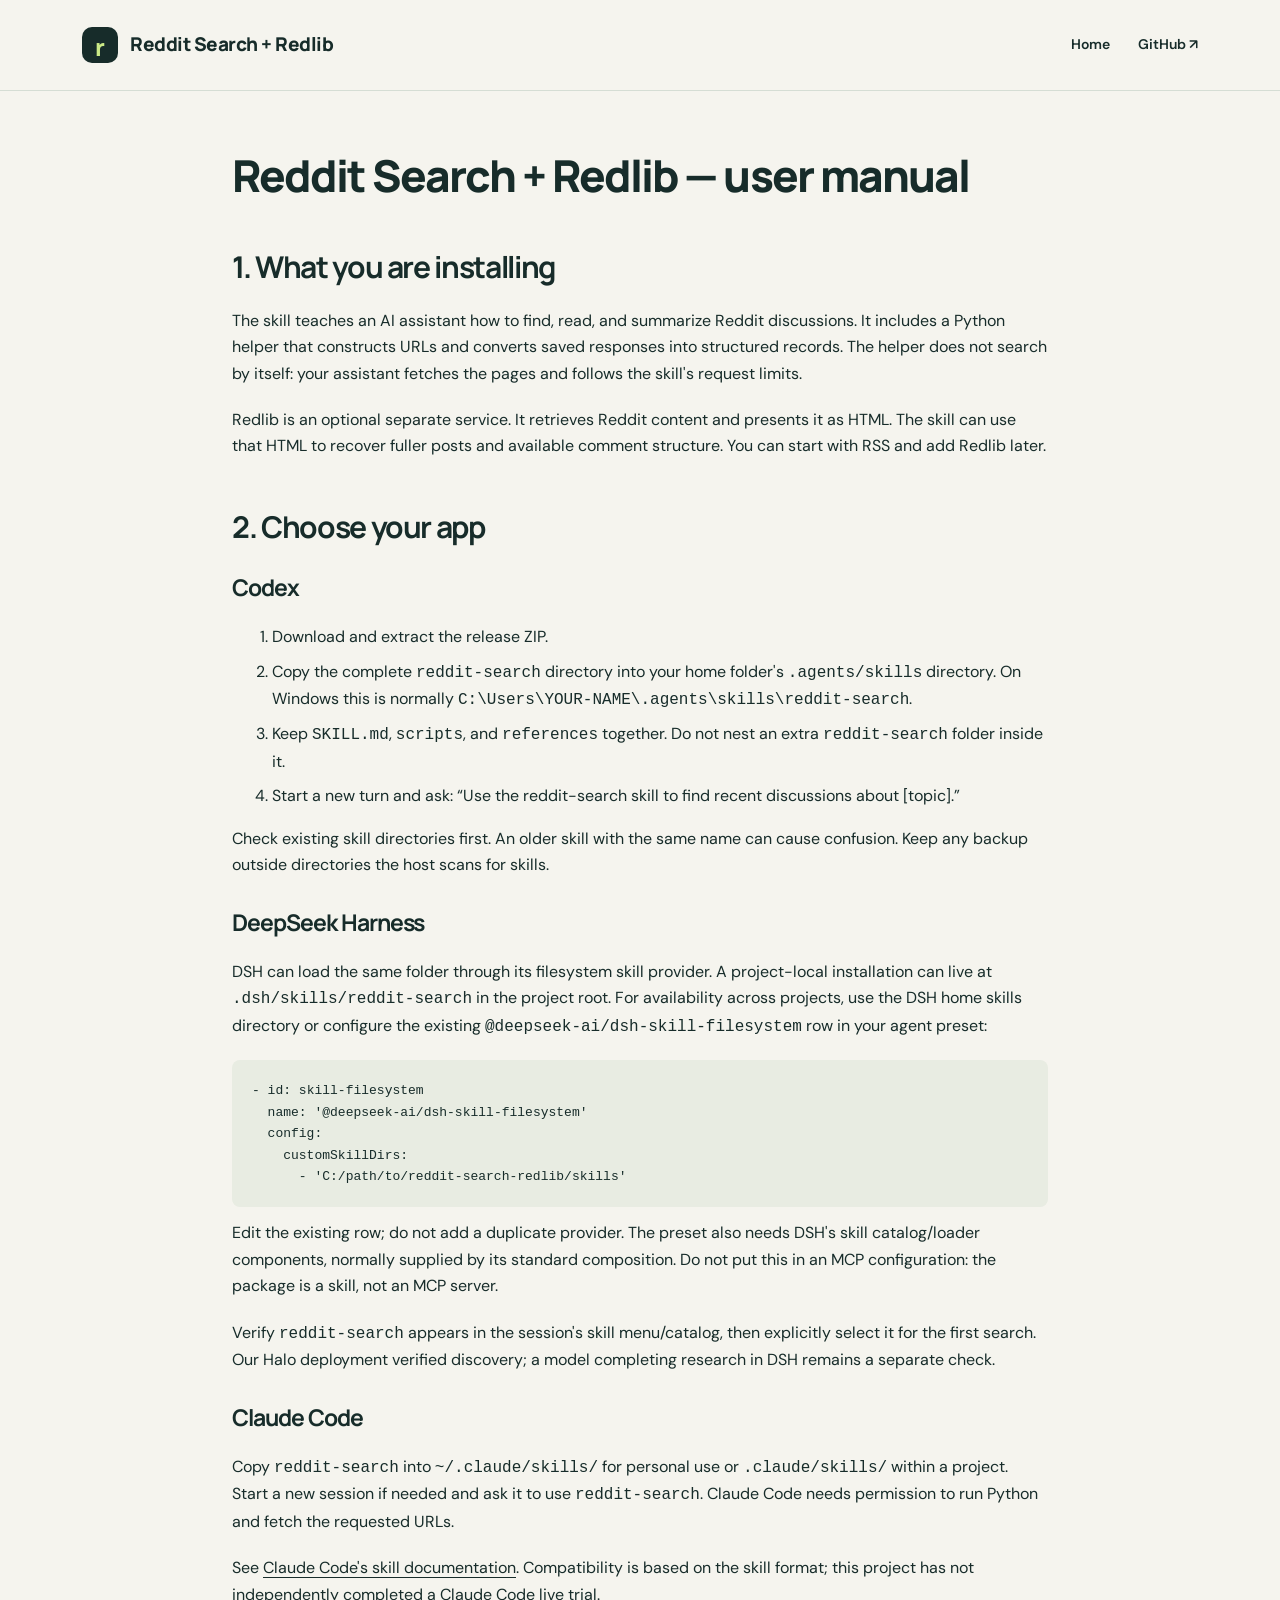
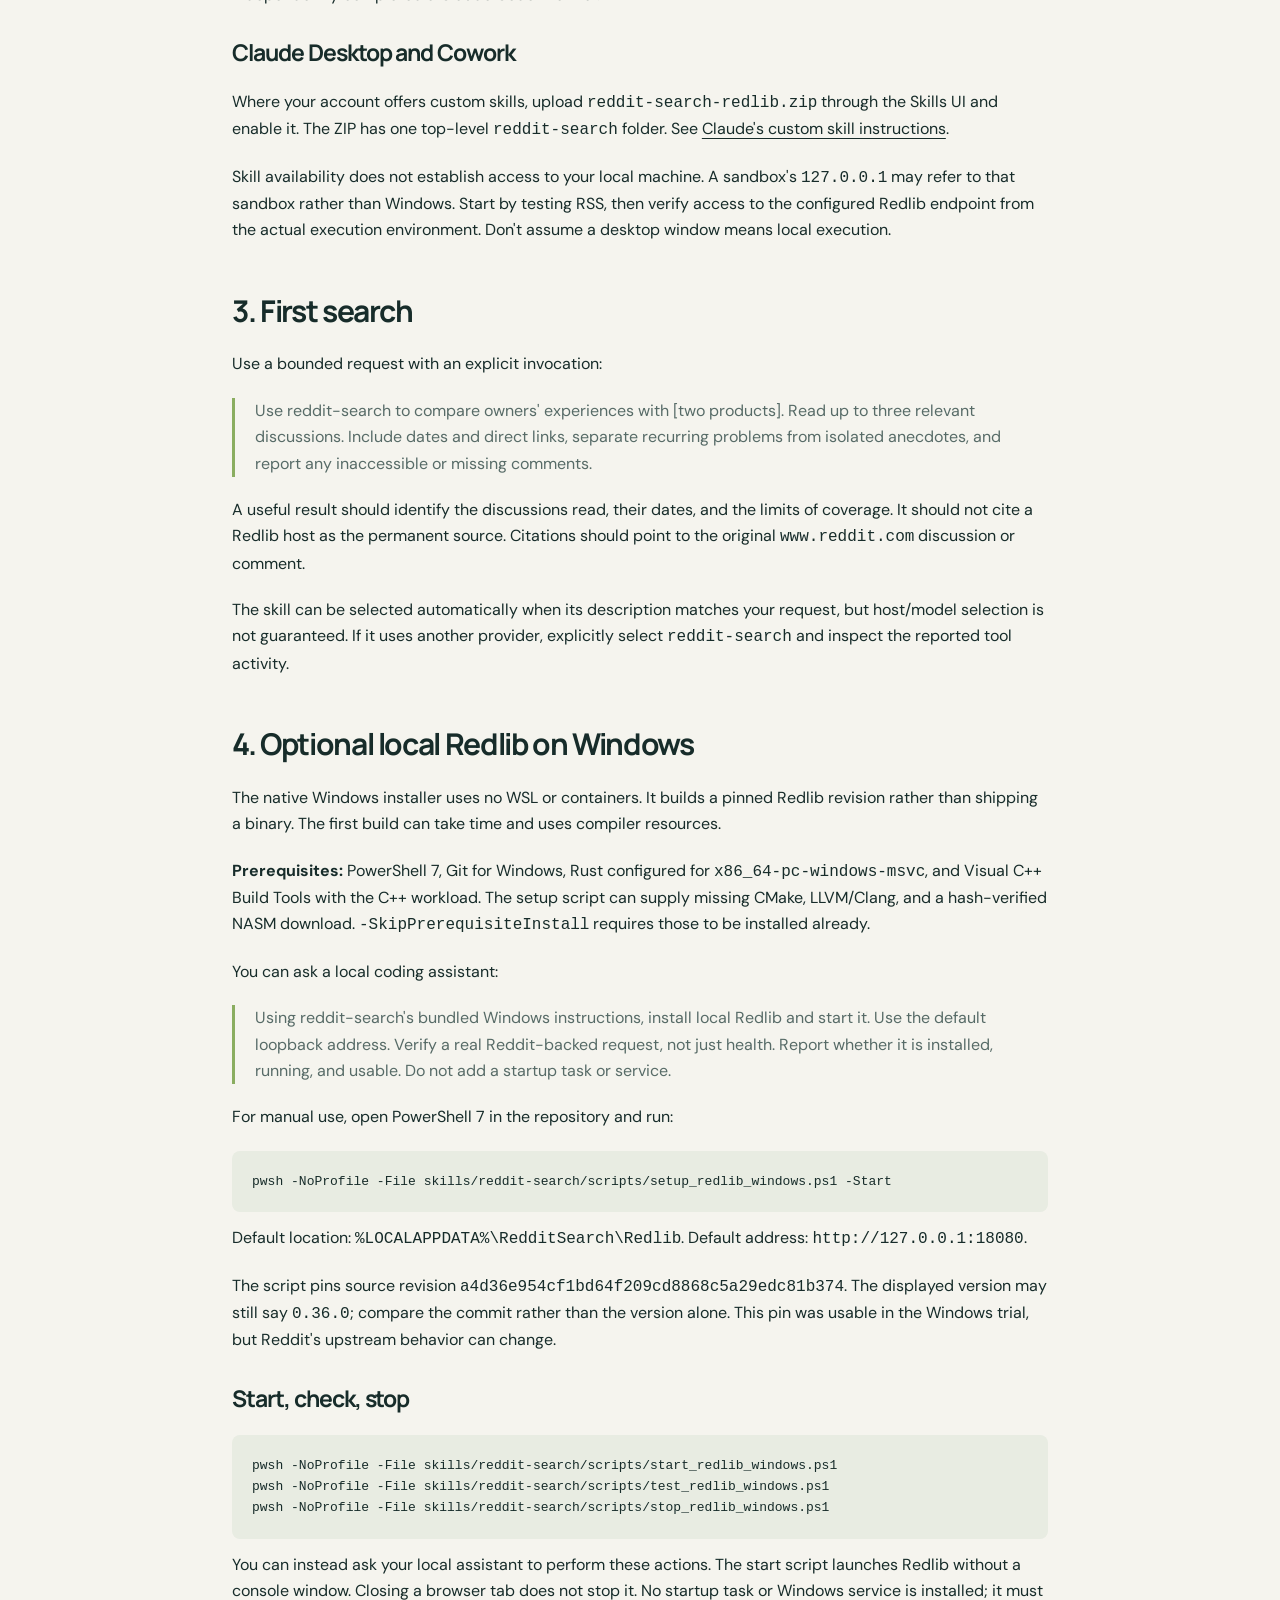
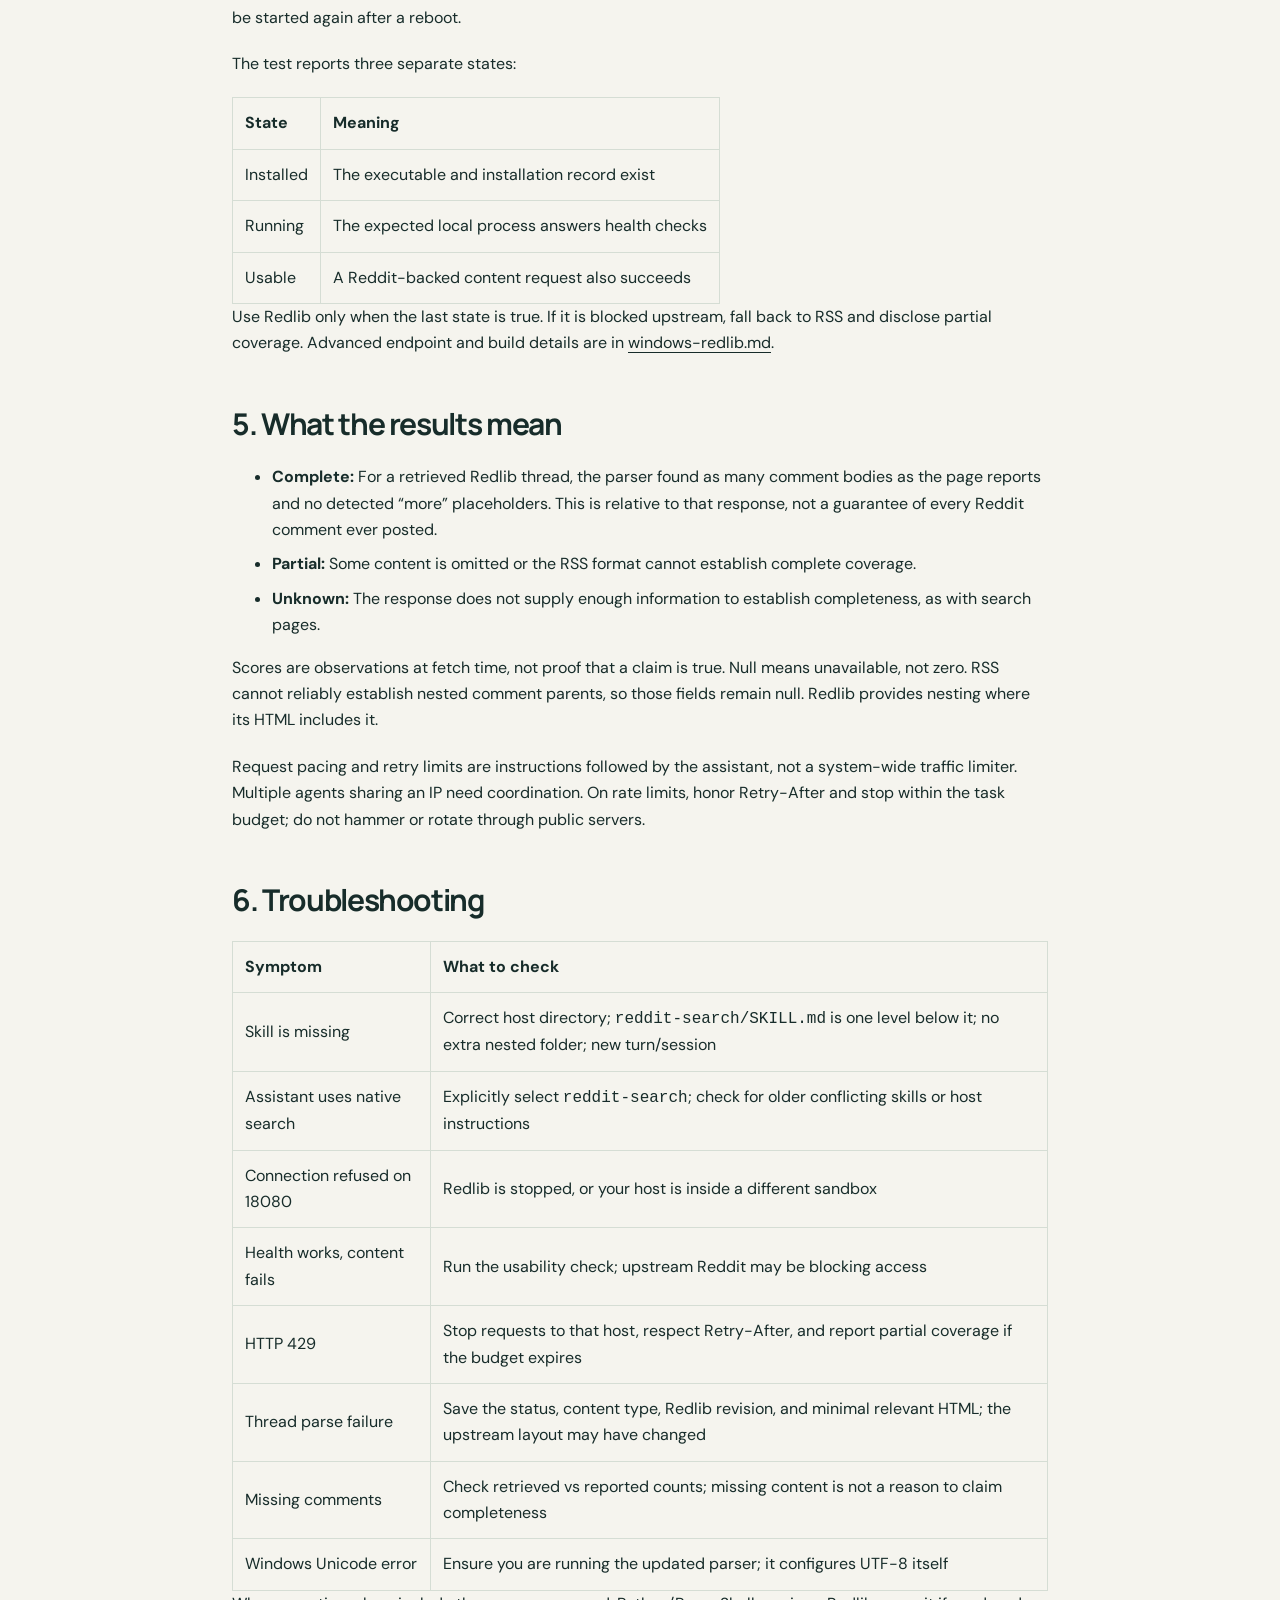
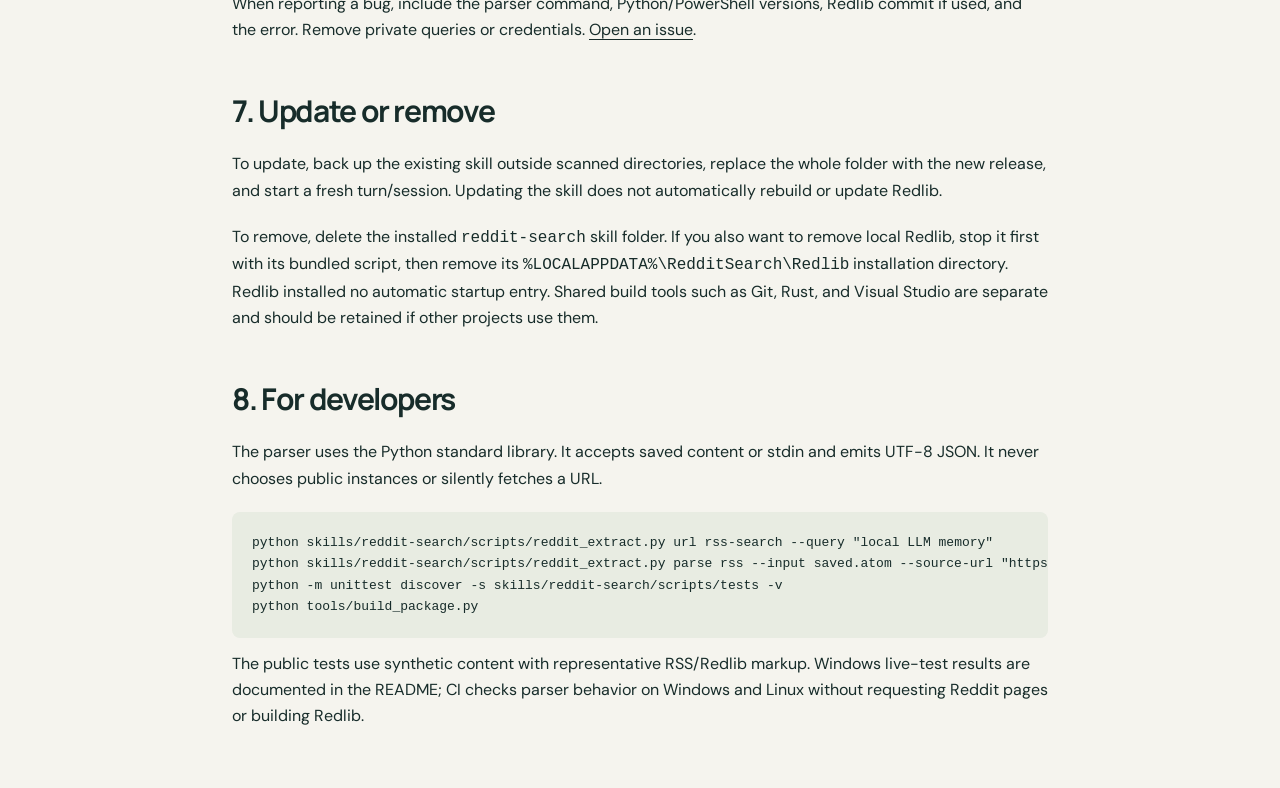
==== docs/manual.html @ 5d08aeec "Publish Reddit Search and Redlib skill with documentation and landing page" ====
<!doctype html><html lang="en"><head><meta charset="utf-8"><meta name="viewport" content="width=device-width, initial-scale=1"><meta name="description" content="Installation, everyday use, Windows Redlib setup, troubleshooting, and removal for the Reddit Search + Redlib agent skill."><title>User manual — Reddit Search + Redlib</title><link rel="stylesheet" href="style.css"></head><body><header><nav class="wrap" aria-label="Main navigation"><a class="brand" href="./"><span class="mark" aria-hidden="true">r</span>Reddit Search + Redlib</a><div class="navlinks"><a href="./">Home</a><a href="https://github.com/scottconverse/reddit-search-redlib">GitHub ↗</a></div></nav></header><main class="manual"><div class="markdown-heading"><h1 id="reddit-search--redlib--user-manual">Reddit Search + Redlib — user manual</h1><a id="user-content-reddit-search--redlib--user-manual" class="anchor" aria-label="Permalink: Reddit Search + Redlib — user manual" href="#reddit-search--redlib--user-manual"><span aria-hidden="true" class="octicon octicon-link"></span></a></div>
<div class="markdown-heading"><h2 id="1-what-you-are-installing">1. What you are installing</h2><a id="user-content-1-what-you-are-installing" class="anchor" aria-label="Permalink: 1. What you are installing" href="#1-what-you-are-installing"><span aria-hidden="true" class="octicon octicon-link"></span></a></div>
<p>The skill teaches an AI assistant how to find, read, and summarize Reddit discussions. It includes a Python helper that constructs URLs and converts saved responses into structured records. The helper does not search by itself: your assistant fetches the pages and follows the skill's request limits.</p>
<p>Redlib is an optional separate service. It retrieves Reddit content and presents it as HTML. The skill can use that HTML to recover fuller posts and available comment structure. You can start with RSS and add Redlib later.</p>
<div class="markdown-heading"><h2 id="2-choose-your-app">2. Choose your app</h2><a id="user-content-2-choose-your-app" class="anchor" aria-label="Permalink: 2. Choose your app" href="#2-choose-your-app"><span aria-hidden="true" class="octicon octicon-link"></span></a></div>
<div class="markdown-heading"><h3 id="codex">Codex</h3><a id="user-content-codex" class="anchor" aria-label="Permalink: Codex" href="#codex"><span aria-hidden="true" class="octicon octicon-link"></span></a></div>
<ol>
<li>Download and extract the release ZIP.</li>
<li>Copy the complete <code>reddit-search</code> directory into your home folder's <code>.agents/skills</code> directory. On Windows this is normally <code>C:\Users\YOUR-NAME\.agents\skills\reddit-search</code>.</li>
<li>Keep <code>SKILL.md</code>, <code>scripts</code>, and <code>references</code> together. Do not nest an extra <code>reddit-search</code> folder inside it.</li>
<li>Start a new turn and ask: “Use the reddit-search skill to find recent discussions about [topic].”</li>
</ol>
<p>Check existing skill directories first. An older skill with the same name can cause confusion. Keep any backup outside directories the host scans for skills.</p>
<div class="markdown-heading"><h3 id="deepseek-harness">DeepSeek Harness</h3><a id="user-content-deepseek-harness" class="anchor" aria-label="Permalink: DeepSeek Harness" href="#deepseek-harness"><span aria-hidden="true" class="octicon octicon-link"></span></a></div>
<p>DSH can load the same folder through its filesystem skill provider. A project-local installation can live at <code>.dsh/skills/reddit-search</code> in the project root. For availability across projects, use the DSH home skills directory or configure the existing <code>@deepseek-ai/dsh-skill-filesystem</code> row in your agent preset:</p>
<div class="highlight highlight-source-yaml"><pre>- <span class="pl-ent">id</span>: <span class="pl-s">skill-filesystem</span>
  <span class="pl-ent">name</span>: <span class="pl-s"><span class="pl-pds">'</span>@deepseek-ai/dsh-skill-filesystem<span class="pl-pds">'</span></span>
  <span class="pl-ent">config</span>:
    <span class="pl-ent">customSkillDirs</span>:
      - <span class="pl-s"><span class="pl-pds">'</span>C:/path/to/reddit-search-redlib/skills<span class="pl-pds">'</span></span></pre></div>
<p>Edit the existing row; do not add a duplicate provider. The preset also needs DSH's skill catalog/loader components, normally supplied by its standard composition. Do not put this in an MCP configuration: the package is a skill, not an MCP server.</p>
<p>Verify <code>reddit-search</code> appears in the session's skill menu/catalog, then explicitly select it for the first search. Our Halo deployment verified discovery; a model completing research in DSH remains a separate check.</p>
<div class="markdown-heading"><h3 id="claude-code">Claude Code</h3><a id="user-content-claude-code" class="anchor" aria-label="Permalink: Claude Code" href="#claude-code"><span aria-hidden="true" class="octicon octicon-link"></span></a></div>
<p>Copy <code>reddit-search</code> into <code>~/.claude/skills/</code> for personal use or <code>.claude/skills/</code> within a project. Start a new session if needed and ask it to use <code>reddit-search</code>. Claude Code needs permission to run Python and fetch the requested URLs.</p>
<p>See <a href="https://code.claude.com/docs/en/skills" rel="nofollow">Claude Code's skill documentation</a>. Compatibility is based on the skill format; this project has not independently completed a Claude Code live trial.</p>
<div class="markdown-heading"><h3 id="claude-desktop-and-cowork">Claude Desktop and Cowork</h3><a id="user-content-claude-desktop-and-cowork" class="anchor" aria-label="Permalink: Claude Desktop and Cowork" href="#claude-desktop-and-cowork"><span aria-hidden="true" class="octicon octicon-link"></span></a></div>
<p>Where your account offers custom skills, upload <code>reddit-search-redlib.zip</code> through the Skills UI and enable it. The ZIP has one top-level <code>reddit-search</code> folder. See <a href="https://support.claude.com/en/articles/12512198-how-to-create-custom-skills" rel="nofollow">Claude's custom skill instructions</a>.</p>
<p>Skill availability does not establish access to your local machine. A sandbox's <code>127.0.0.1</code> may refer to that sandbox rather than Windows. Start by testing RSS, then verify access to the configured Redlib endpoint from the actual execution environment. Don't assume a desktop window means local execution.</p>
<div class="markdown-heading"><h2 id="3-first-search">3. First search</h2><a id="user-content-3-first-search" class="anchor" aria-label="Permalink: 3. First search" href="#3-first-search"><span aria-hidden="true" class="octicon octicon-link"></span></a></div>
<p>Use a bounded request with an explicit invocation:</p>
<blockquote>
<p>Use reddit-search to compare owners' experiences with [two products]. Read up to three relevant discussions. Include dates and direct links, separate recurring problems from isolated anecdotes, and report any inaccessible or missing comments.</p>
</blockquote>
<p>A useful result should identify the discussions read, their dates, and the limits of coverage. It should not cite a Redlib host as the permanent source. Citations should point to the original <code>www.reddit.com</code> discussion or comment.</p>
<p>The skill can be selected automatically when its description matches your request, but host/model selection is not guaranteed. If it uses another provider, explicitly select <code>reddit-search</code> and inspect the reported tool activity.</p>
<div class="markdown-heading"><h2 id="4-optional-local-redlib-on-windows">4. Optional local Redlib on Windows</h2><a id="user-content-4-optional-local-redlib-on-windows" class="anchor" aria-label="Permalink: 4. Optional local Redlib on Windows" href="#4-optional-local-redlib-on-windows"><span aria-hidden="true" class="octicon octicon-link"></span></a></div>
<p>The native Windows installer uses no WSL or containers. It builds a pinned Redlib revision rather than shipping a binary. The first build can take time and uses compiler resources.</p>
<p><strong>Prerequisites:</strong> PowerShell 7, Git for Windows, Rust configured for <code>x86_64-pc-windows-msvc</code>, and Visual C++ Build Tools with the C++ workload. The setup script can supply missing CMake, LLVM/Clang, and a hash-verified NASM download. <code>-SkipPrerequisiteInstall</code> requires those to be installed already.</p>
<p>You can ask a local coding assistant:</p>
<blockquote>
<p>Using reddit-search's bundled Windows instructions, install local Redlib and start it. Use the default loopback address. Verify a real Reddit-backed request, not just health. Report whether it is installed, running, and usable. Do not add a startup task or service.</p>
</blockquote>
<p>For manual use, open PowerShell 7 in the repository and run:</p>
<div class="highlight highlight-source-powershell"><pre>pwsh <span class="pl-k">-</span>NoProfile <span class="pl-k">-</span>File skills<span class="pl-k">/</span>reddit<span class="pl-k">-</span>search<span class="pl-k">/</span>scripts<span class="pl-k">/</span>setup_redlib_windows.ps1 <span class="pl-k">-</span>Start</pre></div>
<p>Default location: <code>%LOCALAPPDATA%\RedditSearch\Redlib</code>.
Default address: <code>http://127.0.0.1:18080</code>.</p>
<p>The script pins source revision <code>a4d36e954cf1bd64f209cd8868c5a29edc81b374</code>. The displayed version may still say <code>0.36.0</code>; compare the commit rather than the version alone. This pin was usable in the Windows trial, but Reddit's upstream behavior can change.</p>
<div class="markdown-heading"><h3 id="start-check-stop">Start, check, stop</h3><a id="user-content-start-check-stop" class="anchor" aria-label="Permalink: Start, check, stop" href="#start-check-stop"><span aria-hidden="true" class="octicon octicon-link"></span></a></div>
<div class="highlight highlight-source-powershell"><pre>pwsh <span class="pl-k">-</span>NoProfile <span class="pl-k">-</span>File skills<span class="pl-k">/</span>reddit<span class="pl-k">-</span>search<span class="pl-k">/</span>scripts<span class="pl-k">/</span>start_redlib_windows.ps1
pwsh <span class="pl-k">-</span>NoProfile <span class="pl-k">-</span>File skills<span class="pl-k">/</span>reddit<span class="pl-k">-</span>search<span class="pl-k">/</span>scripts<span class="pl-k">/</span>test_redlib_windows.ps1
pwsh <span class="pl-k">-</span>NoProfile <span class="pl-k">-</span>File skills<span class="pl-k">/</span>reddit<span class="pl-k">-</span>search<span class="pl-k">/</span>scripts<span class="pl-k">/</span>stop_redlib_windows.ps1</pre></div>
<p>You can instead ask your local assistant to perform these actions. The start script launches Redlib without a console window. Closing a browser tab does not stop it. No startup task or Windows service is installed; it must be started again after a reboot.</p>
<p>The test reports three separate states:</p>
<table>
<thead>
<tr>
<th>State</th>
<th>Meaning</th>
</tr>
</thead>
<tbody>
<tr>
<td>Installed</td>
<td>The executable and installation record exist</td>
</tr>
<tr>
<td>Running</td>
<td>The expected local process answers health checks</td>
</tr>
<tr>
<td>Usable</td>
<td>A Reddit-backed content request also succeeds</td>
</tr>
</tbody>
</table>
<p>Use Redlib only when the last state is true. If it is blocked upstream, fall back to RSS and disclose partial coverage. Advanced endpoint and build details are in <a href="https://github.com/scottconverse/reddit-search-redlib/blob/main/skills/reddit-search/references/windows-redlib.md">windows-redlib.md</a>.</p>
<div class="markdown-heading"><h2 id="5-what-the-results-mean">5. What the results mean</h2><a id="user-content-5-what-the-results-mean" class="anchor" aria-label="Permalink: 5. What the results mean" href="#5-what-the-results-mean"><span aria-hidden="true" class="octicon octicon-link"></span></a></div>
<ul>
<li>
<strong>Complete:</strong> For a retrieved Redlib thread, the parser found as many comment bodies as the page reports and no detected “more” placeholders. This is relative to that response, not a guarantee of every Reddit comment ever posted.</li>
<li>
<strong>Partial:</strong> Some content is omitted or the RSS format cannot establish complete coverage.</li>
<li>
<strong>Unknown:</strong> The response does not supply enough information to establish completeness, as with search pages.</li>
</ul>
<p>Scores are observations at fetch time, not proof that a claim is true. Null means unavailable, not zero. RSS cannot reliably establish nested comment parents, so those fields remain null. Redlib provides nesting where its HTML includes it.</p>
<p>Request pacing and retry limits are instructions followed by the assistant, not a system-wide traffic limiter. Multiple agents sharing an IP need coordination. On rate limits, honor Retry-After and stop within the task budget; do not hammer or rotate through public servers.</p>
<div class="markdown-heading"><h2 id="6-troubleshooting">6. Troubleshooting</h2><a id="user-content-6-troubleshooting" class="anchor" aria-label="Permalink: 6. Troubleshooting" href="#6-troubleshooting"><span aria-hidden="true" class="octicon octicon-link"></span></a></div>
<table>
<thead>
<tr>
<th>Symptom</th>
<th>What to check</th>
</tr>
</thead>
<tbody>
<tr>
<td>Skill is missing</td>
<td>Correct host directory; <code>reddit-search/SKILL.md</code> is one level below it; no extra nested folder; new turn/session</td>
</tr>
<tr>
<td>Assistant uses native search</td>
<td>Explicitly select <code>reddit-search</code>; check for older conflicting skills or host instructions</td>
</tr>
<tr>
<td>Connection refused on 18080</td>
<td>Redlib is stopped, or your host is inside a different sandbox</td>
</tr>
<tr>
<td>Health works, content fails</td>
<td>Run the usability check; upstream Reddit may be blocking access</td>
</tr>
<tr>
<td>HTTP 429</td>
<td>Stop requests to that host, respect Retry-After, and report partial coverage if the budget expires</td>
</tr>
<tr>
<td>Thread parse failure</td>
<td>Save the status, content type, Redlib revision, and minimal relevant HTML; the upstream layout may have changed</td>
</tr>
<tr>
<td>Missing comments</td>
<td>Check retrieved vs reported counts; missing content is not a reason to claim completeness</td>
</tr>
<tr>
<td>Windows Unicode error</td>
<td>Ensure you are running the updated parser; it configures UTF-8 itself</td>
</tr>
</tbody>
</table>
<p>When reporting a bug, include the parser command, Python/PowerShell versions, Redlib commit if used, and the error. Remove private queries or credentials. <a href="https://github.com/scottconverse/reddit-search-redlib/issues">Open an issue</a>.</p>
<div class="markdown-heading"><h2 id="7-update-or-remove">7. Update or remove</h2><a id="user-content-7-update-or-remove" class="anchor" aria-label="Permalink: 7. Update or remove" href="#7-update-or-remove"><span aria-hidden="true" class="octicon octicon-link"></span></a></div>
<p>To update, back up the existing skill outside scanned directories, replace the whole folder with the new release, and start a fresh turn/session. Updating the skill does not automatically rebuild or update Redlib.</p>
<p>To remove, delete the installed <code>reddit-search</code> skill folder. If you also want to remove local Redlib, stop it first with its bundled script, then remove its <code>%LOCALAPPDATA%\RedditSearch\Redlib</code> installation directory. Redlib installed no automatic startup entry. Shared build tools such as Git, Rust, and Visual Studio are separate and should be retained if other projects use them.</p>
<div class="markdown-heading"><h2 id="8-for-developers">8. For developers</h2><a id="user-content-8-for-developers" class="anchor" aria-label="Permalink: 8. For developers" href="#8-for-developers"><span aria-hidden="true" class="octicon octicon-link"></span></a></div>
<p>The parser uses the Python standard library. It accepts saved content or stdin and emits UTF-8 JSON. It never chooses public instances or silently fetches a URL.</p>
<div class="highlight highlight-source-shell"><pre>python skills/reddit-search/scripts/reddit_extract.py url rss-search --query <span class="pl-s"><span class="pl-pds">"</span>local LLM memory<span class="pl-pds">"</span></span>
python skills/reddit-search/scripts/reddit_extract.py parse rss --input saved.atom --source-url <span class="pl-s"><span class="pl-pds">"</span>https://www.reddit.com/search.rss?q=local<span class="pl-pds">"</span></span>
python -m unittest discover -s skills/reddit-search/scripts/tests -v
python tools/build_package.py</pre></div>
<p>The public tests use synthetic content with representative RSS/Redlib markup. Windows live-test results are documented in the README; CI checks parser behavior on Windows and Linux without requesting Reddit pages or building Redlib.</p>
</main><footer class="wrap"><a href="./">← Back to Reddit Search + Redlib</a><a href="https://github.com/scottconverse/reddit-search-redlib/blob/main/USER-MANUAL.md">Read the Markdown source</a></footer></body></html>
---- docs/style.css ----
@import url('https://fonts.googleapis.com/css2?family=DM+Sans:wght@400;500;600;700&family=Manrope:wght@400;500;600;700;800&display=swap');
:root{--paper:#f5f4ee;--ink:#172c2a;--muted:#576b67;--line:#d5ddd4;--green:#cbea87;--dark:#183a34}*{box-sizing:border-box}html{scroll-behavior:smooth}body{margin:0;background:var(--paper);color:var(--ink);font:16px/1.65 'DM Sans',sans-serif}a{color:inherit;text-underline-offset:4px}button{font:inherit}h1,h2,h3{font-family:Manrope,sans-serif;line-height:1.12;letter-spacing:-.045em}h1{font-size:clamp(48px,6vw,84px);font-weight:800;margin:24px 0}h2{font-size:clamp(30px,4vw,48px);margin:12px 0 24px}h3{font-size:23px}p{margin:0 0 20px}.wrap{max-width:1180px;margin:auto;padding:0 32px}header{border-bottom:1px solid var(--line)}nav{height:90px;display:flex;align-items:center;justify-content:space-between;gap:20px}.brand{text-decoration:none;font-weight:800;font-family:Manrope,sans-serif;font-size:19px;letter-spacing:-.5px;display:flex;gap:12px;align-items:center}.mark{display:grid;place-items:center;width:36px;height:36px;background:var(--ink);color:var(--green);border-radius:10px;font-size:24px}.navlinks{display:flex;gap:28px;font-size:14px;font-weight:600}.navlinks a{text-decoration:none}.hero{display:grid;grid-template-columns:1.15fr 1fr;gap:65px;padding:80px 0 72px;align-items:center}.eyebrow{text-transform:uppercase;letter-spacing:.14em;font-size:11px;font-weight:800;color:var(--muted)}.eyebrow .dot{display:inline-block;width:7px;height:7px;border-radius:50%;background:#618f29;margin-right:8px}.lede{font-size:19px;line-height:1.6;color:var(--muted);max-width:510px}.actions{display:flex;flex-wrap:wrap;gap:12px;margin:30px 0 18px}.btn{border:1px solid var(--ink);background:var(--ink);color:white;padding:13px 22px;border-radius:8px;text-decoration:none;font-weight:600;display:inline-block;cursor:pointer}.btn.secondary{background:transparent;color:var(--ink)}.small{font-size:12px;color:var(--muted)}.evidence{background:var(--dark);color:#eef3e9;border-radius:18px;padding:28px;box-shadow:12px 16px 0 #e0e4d6;transform:rotate(1deg)}.evidence .eyebrow{color:#b5cabc}.evidence h3{font-size:22px;line-height:1.4;letter-spacing:-.025em;margin:24px 0}.evidence .query{font-size:14px;color:#c9d8ce}.evidence-row{border-top:1px solid #456057;padding:18px 0 0;margin-top:18px}.badge{background:var(--green);color:var(--ink);border-radius:30px;padding:4px 10px;font-size:11px;font-weight:700;display:inline-block}.badge.partial{background:#efdba1}.evidence-row p{font-size:13px;color:#c9d8ce;margin:10px 0 0}.evidence .foot{font-size:11px;color:#b5cabc;margin:22px 0 0}.strip{border-top:1px solid var(--line);border-bottom:1px solid var(--line);display:flex;justify-content:space-between;gap:16px;padding:22px 0;font-size:13px;font-weight:600}.section{padding:76px 0;border-bottom:1px solid var(--line)}.section-intro{max-width:680px;color:var(--muted)}.cards{display:grid;grid-template-columns:repeat(3,1fr);gap:35px;margin-top:38px}.num{font-family:Manrope,sans-serif;color:#678257;font-weight:700;font-size:13px}.cards h3{margin:16px 0}.cards p{font-size:15px;color:var(--muted)}.install-grid{display:grid;grid-template-columns:1fr 1.1fr;gap:64px}.prompt{background:white;border:1px solid var(--line);border-radius:12px;padding:26px}.prompt p{font-size:16px}.prompt .btn{font-size:13px;padding:8px 16px}.copy-status{font-size:12px;margin-left:12px;color:var(--muted)}.compat{width:100%;border-collapse:collapse;margin-top:26px}.compat th,.compat td{text-align:left;padding:18px 16px;border-bottom:1px solid var(--line);font-size:14px}.compat th{font-size:11px;text-transform:uppercase;letter-spacing:.1em;color:var(--muted)}.compat td:first-child{font-weight:700}.closing{background:var(--green);border-radius:16px;padding:38px;margin:60px 0;display:flex;justify-content:space-between;align-items:center;gap:30px}.closing h2{font-size:32px;margin:0 0 12px}.closing p{margin:0;max-width:600px}footer{padding:0 0 35px;font-size:12px;color:var(--muted);display:flex;justify-content:space-between;gap:20px}.manual{max-width:880px;margin:60px auto;padding:0 32px}.manual h1{font-size:44px}.manual h2{font-size:30px;margin-top:50px}.manual h3{font-size:23px;margin-top:32px}.manual table{border-collapse:collapse;display:block;overflow:auto}.manual td,.manual th{border:1px solid var(--line);padding:12px;text-align:left}.manual pre{padding:20px;background:#e8ece2;overflow:auto;border-radius:8px;font-size:13px}.manual code{overflow-wrap:anywhere}.manual blockquote{border-left:3px solid #8aad60;margin-left:0;padding-left:20px;color:var(--muted)}a:focus-visible,button:focus-visible{outline:3px solid #81a64a;outline-offset:5px}.manual li{margin-bottom:8px}
@media(max-width:800px){.hero,.install-grid{grid-template-columns:1fr;gap:36px}.hero{padding:45px 0}.evidence{transform:none}.cards{grid-template-columns:1fr;gap:12px}.strip{flex-wrap:wrap}.closing{display:block}.closing .btn{margin-top:24px}.navlinks{gap:16px}.brand{font-size:15px}.wrap{padding:0 22px}.section{padding:50px 0}.compat td,.compat th{padding:12px 8px;font-size:12px}footer{flex-wrap:wrap}}@media(prefers-reduced-motion:reduce){html{scroll-behavior:auto}}
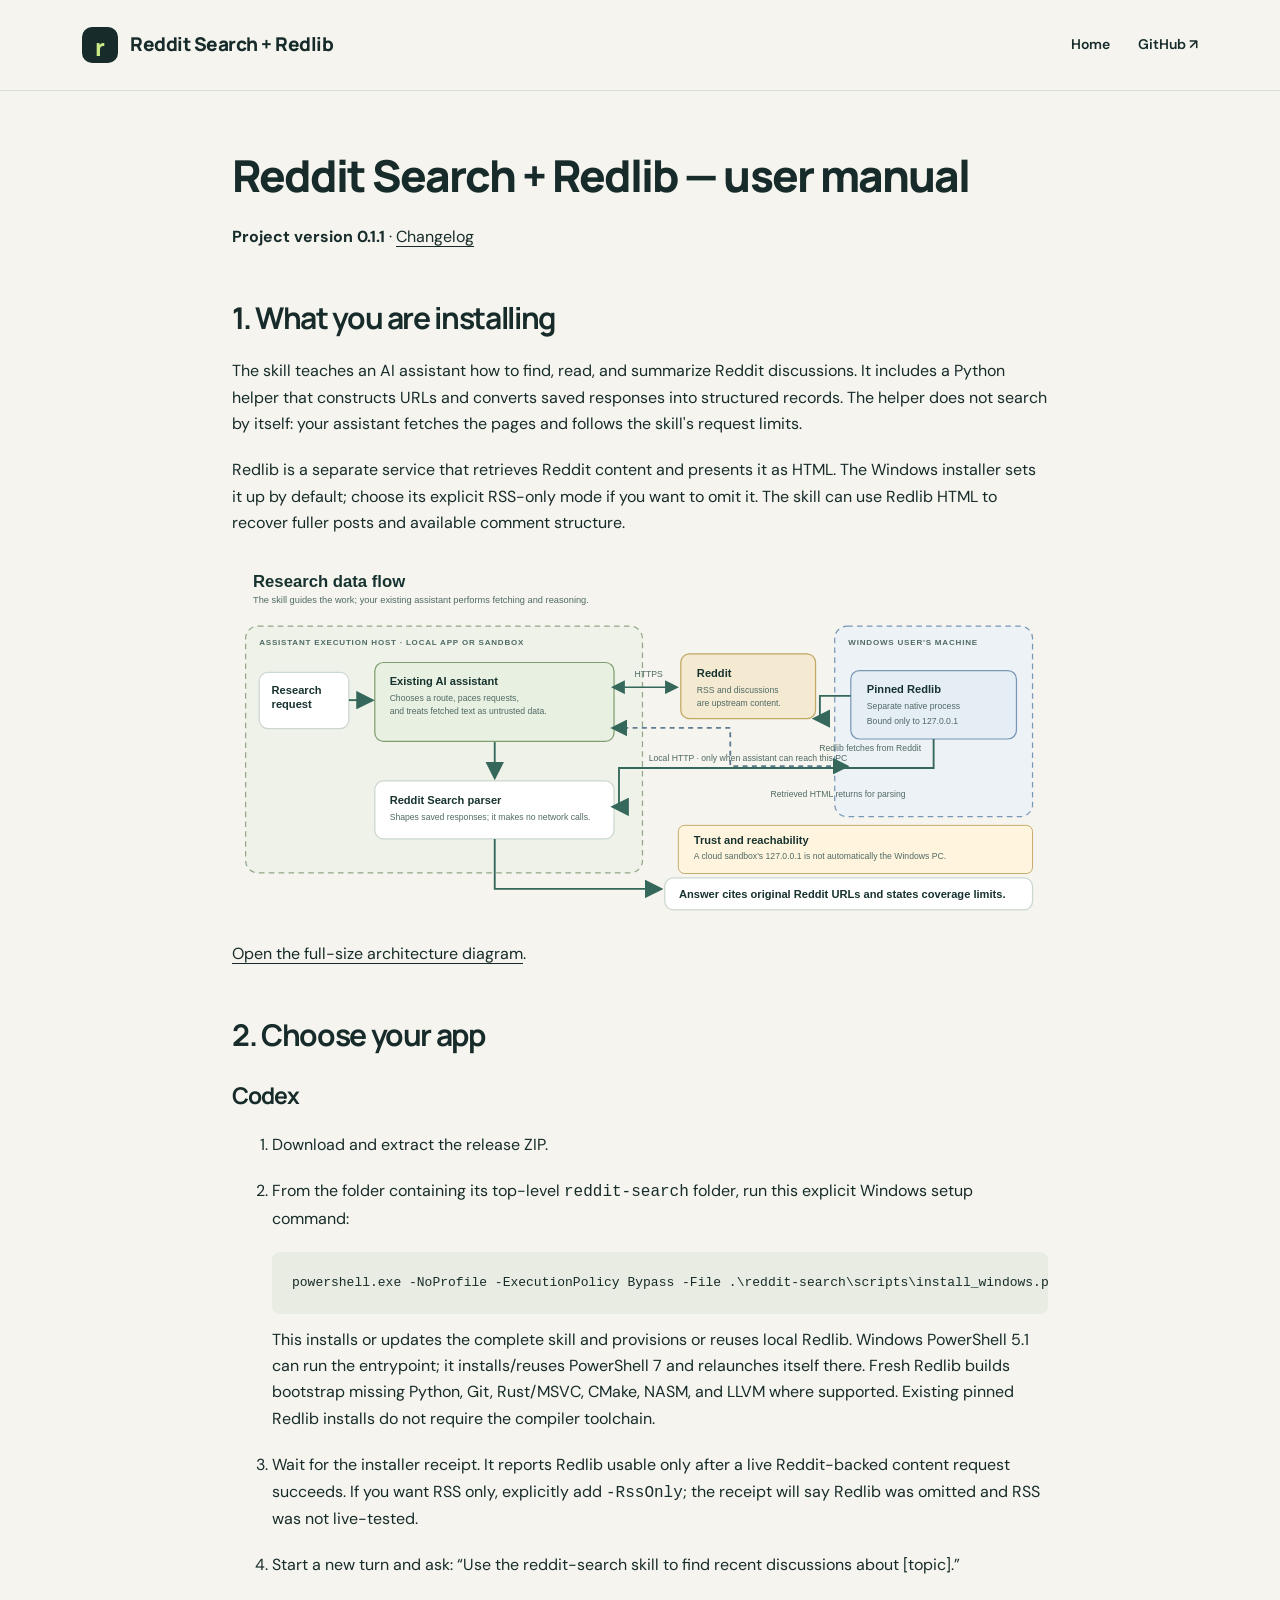
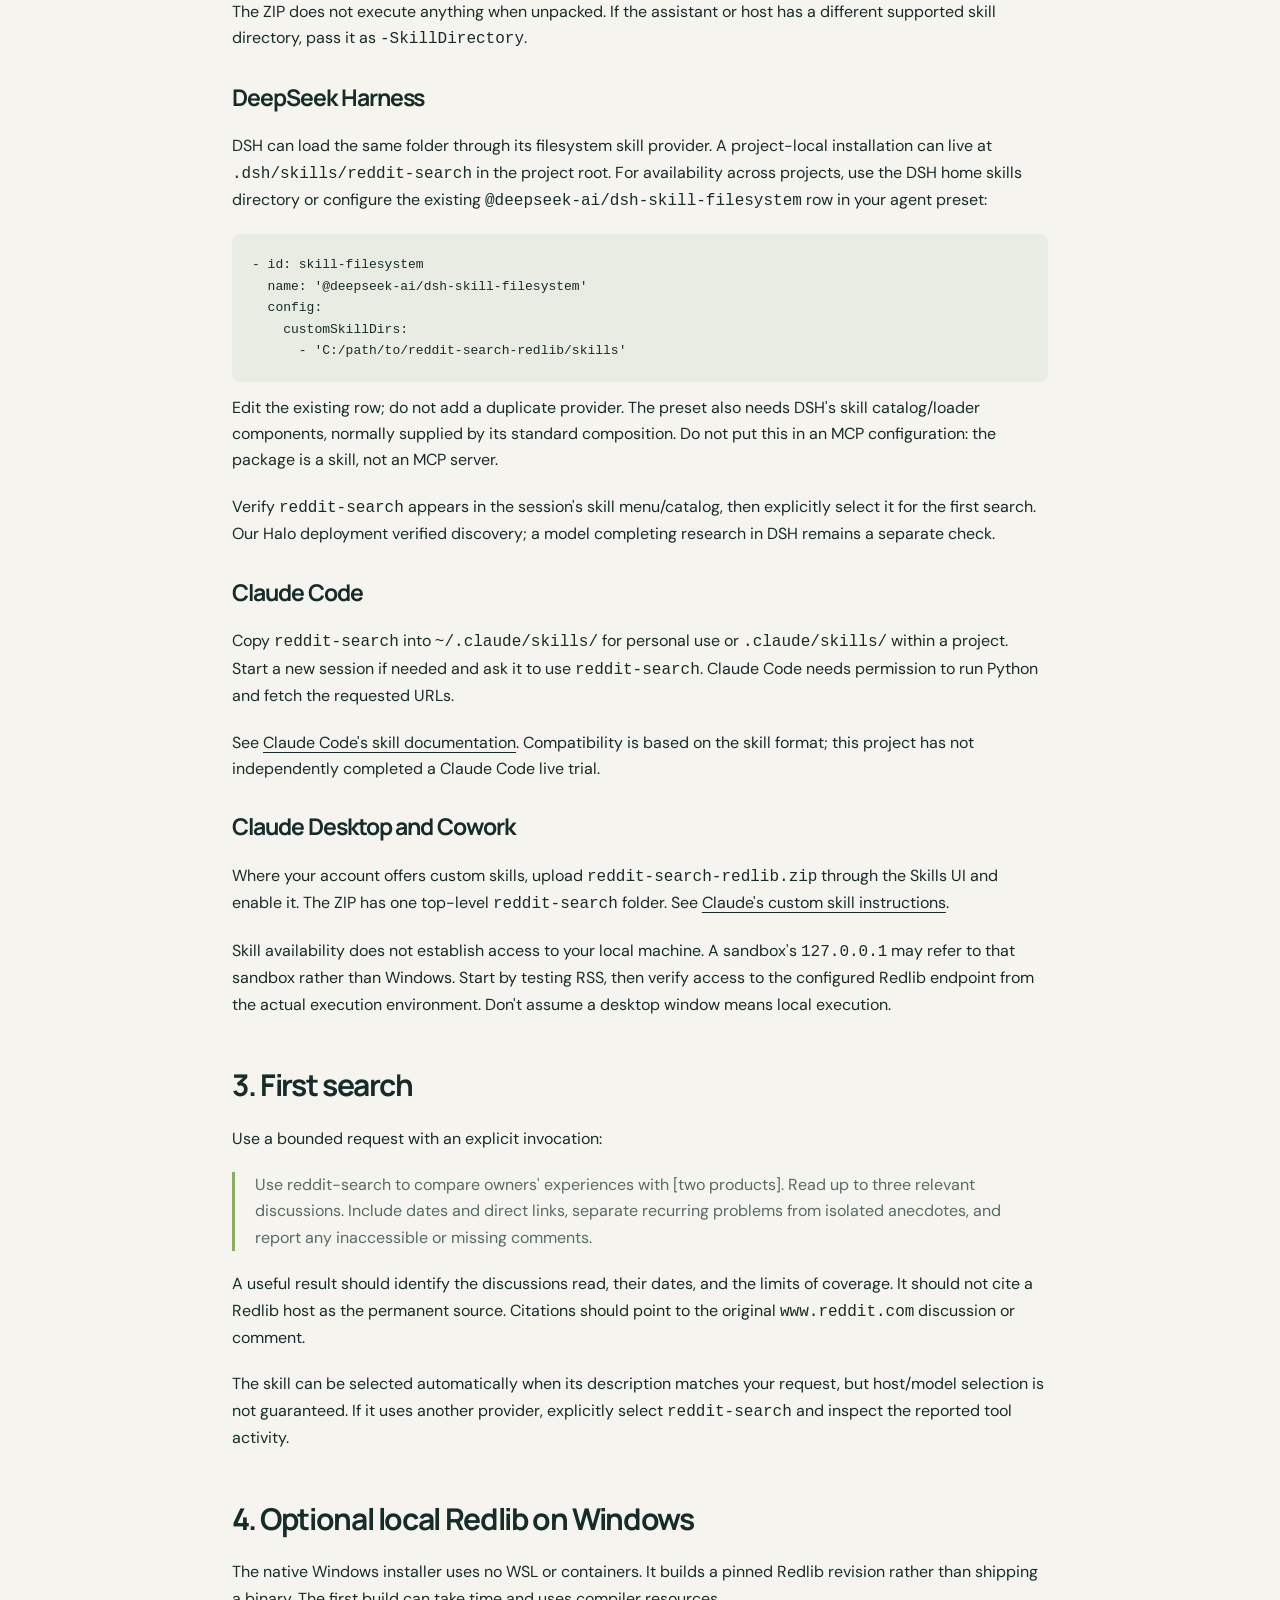
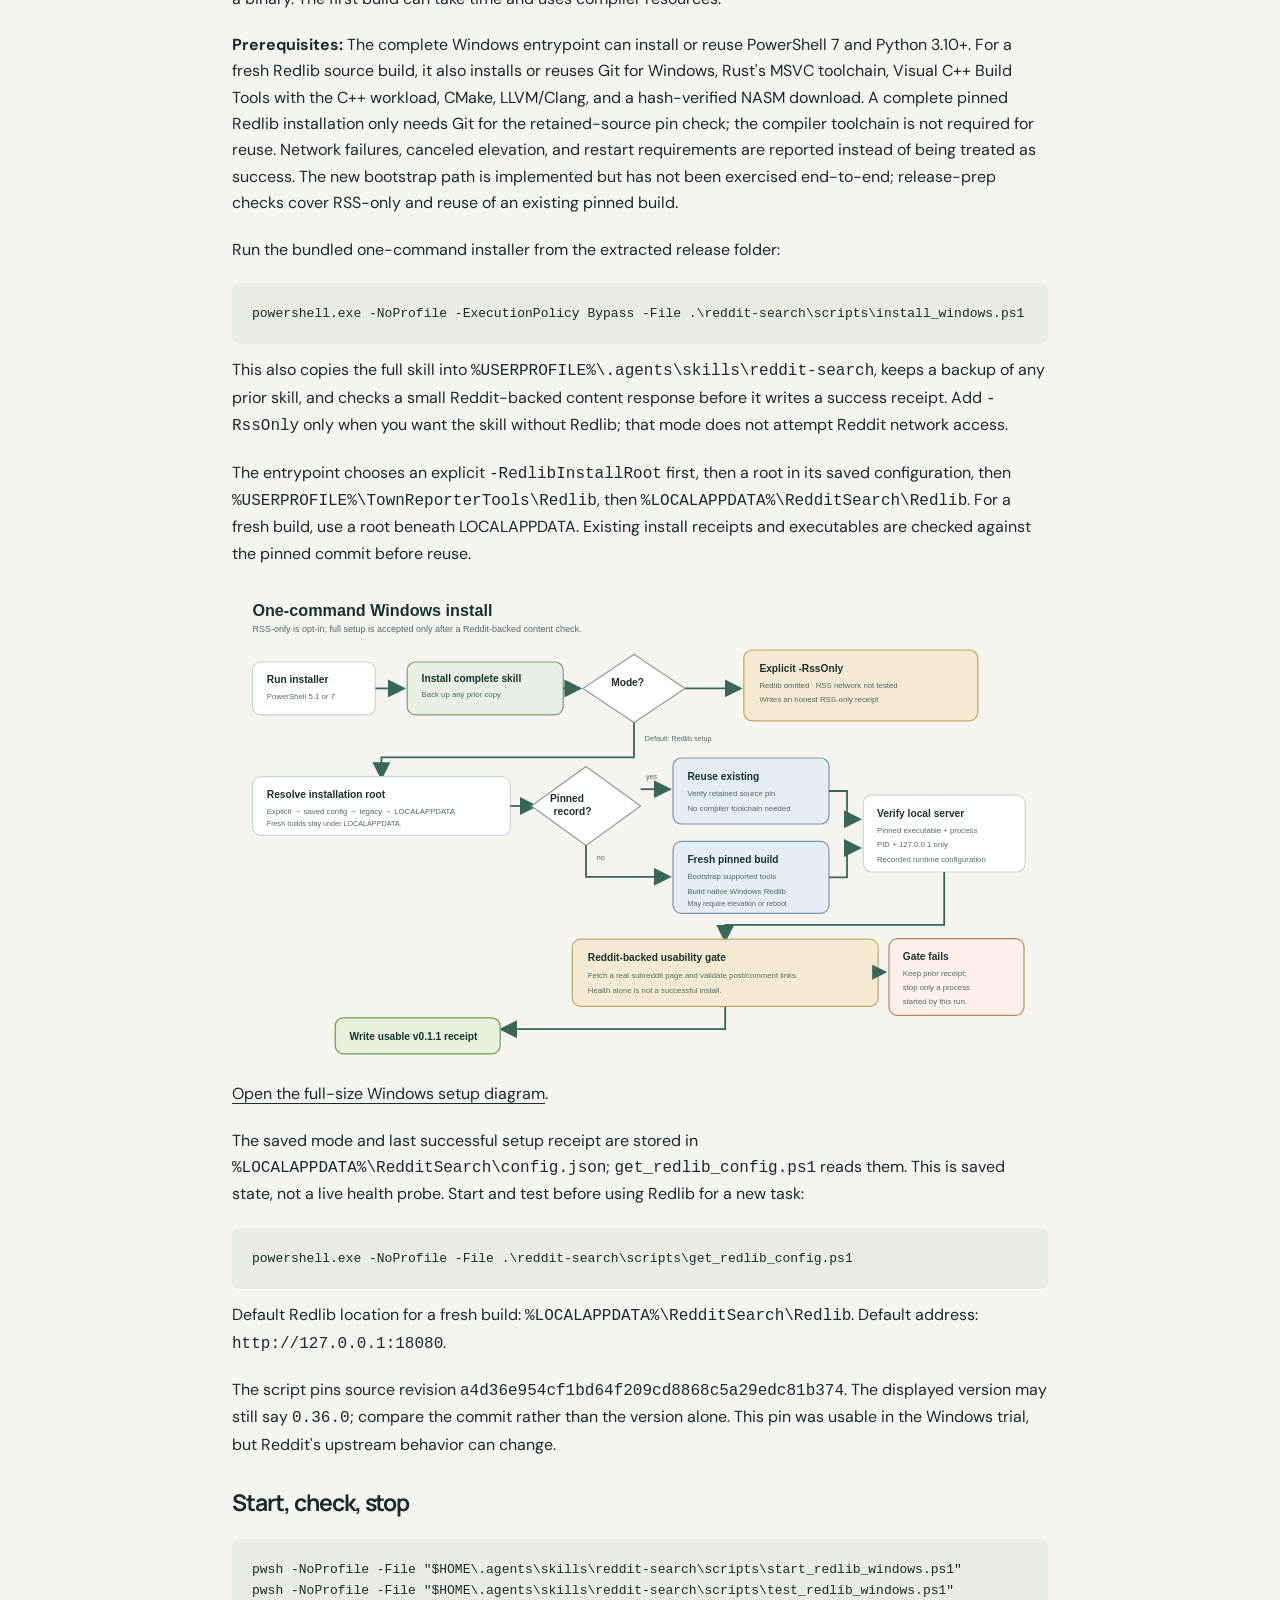
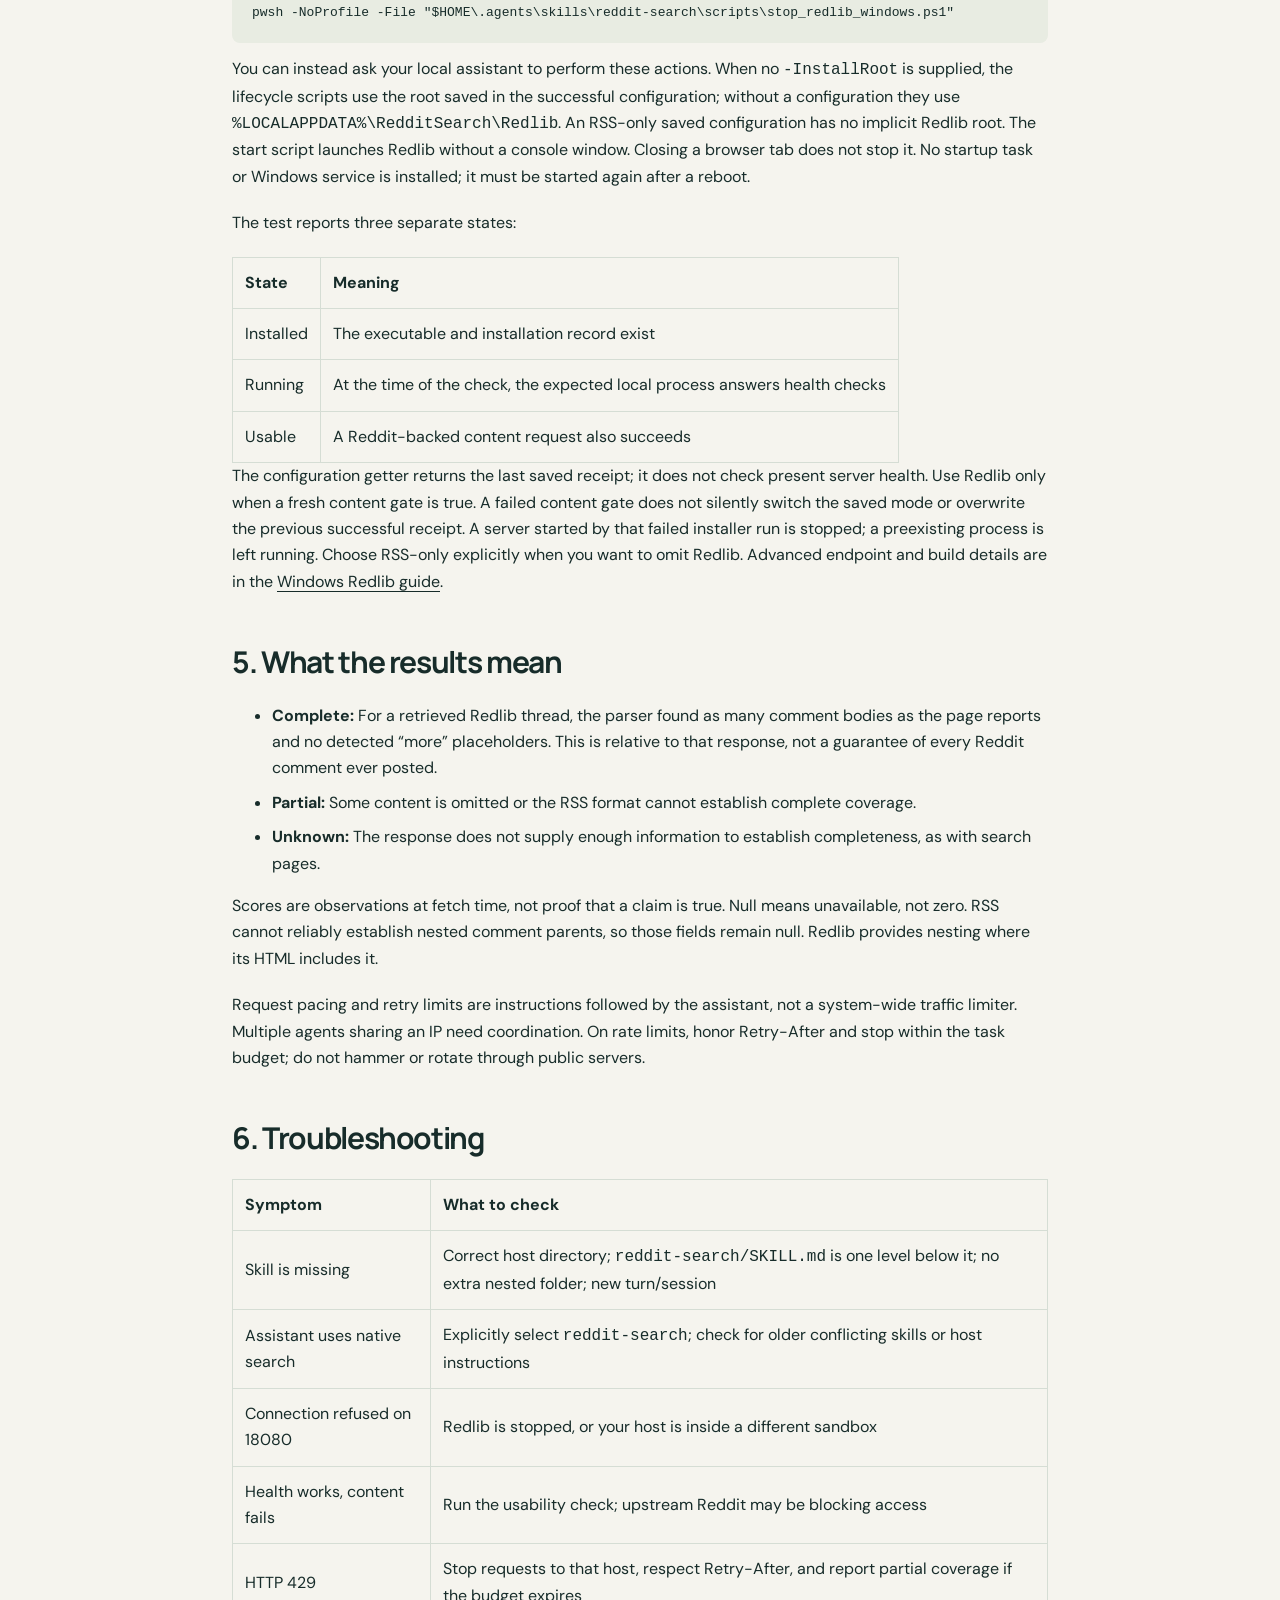
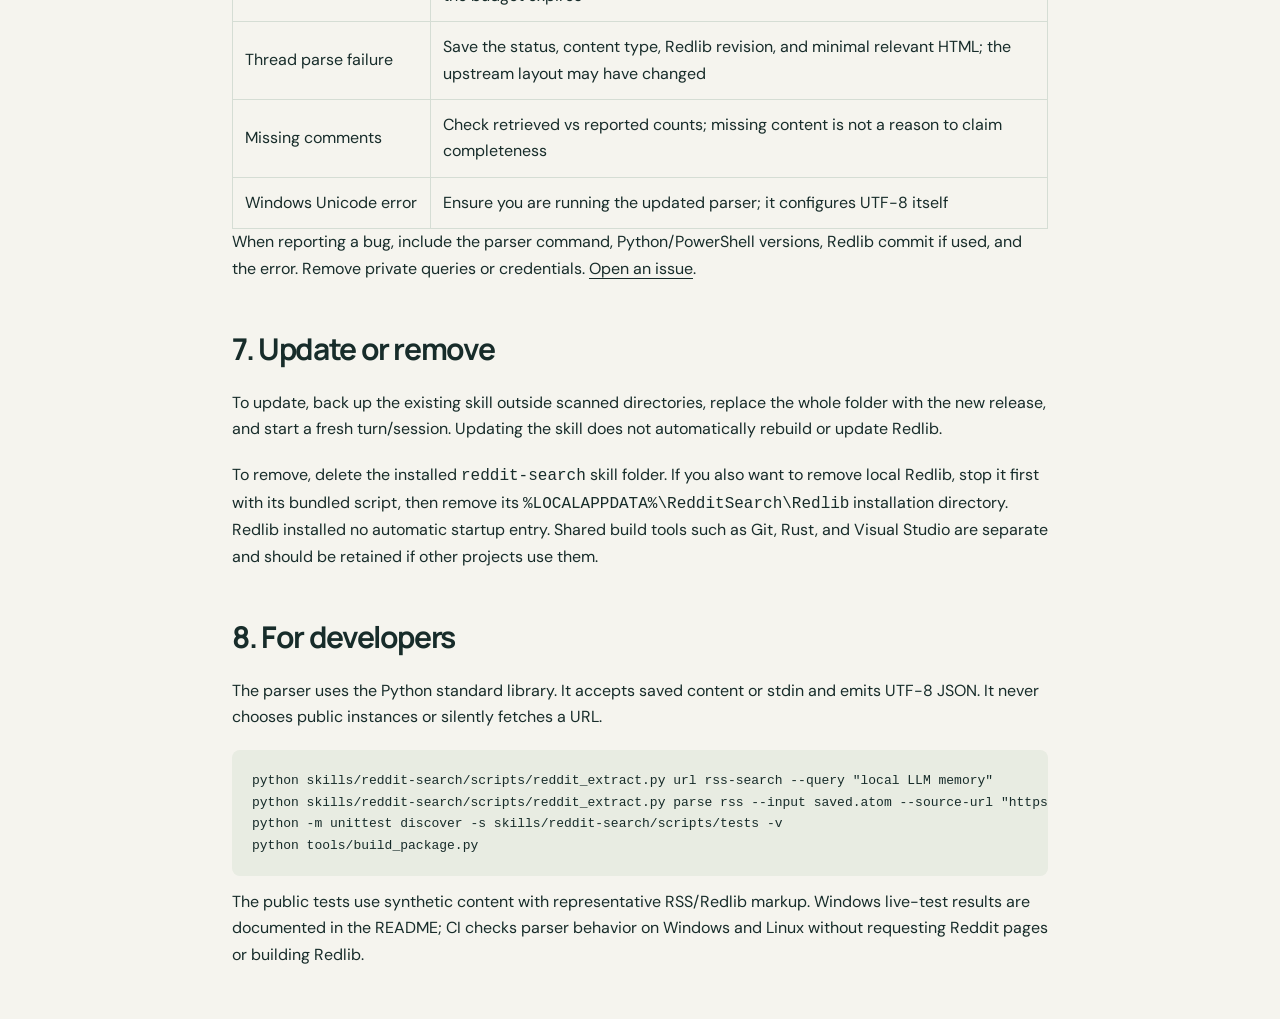
==== commit 9d45f14c: "Complete Windows Redlib installer and prepare v0.1.1 docs" ====
--- a/docs/manual.html
+++ b/docs/manual.html
@@ -1,55 +1,71 @@
-<!doctype html><html lang="en"><head><meta charset="utf-8"><meta name="viewport" content="width=device-width, initial-scale=1"><meta name="description" content="Installation, everyday use, Windows Redlib setup, troubleshooting, and removal for the Reddit Search + Redlib agent skill."><title>User manual — Reddit Search + Redlib</title><link rel="stylesheet" href="style.css"></head><body><header><nav class="wrap" aria-label="Main navigation"><a class="brand" href="./"><span class="mark" aria-hidden="true">r</span>Reddit Search + Redlib</a><div class="navlinks"><a href="./">Home</a><a href="https://github.com/scottconverse/reddit-search-redlib">GitHub ↗</a></div></nav></header><main class="manual"><div class="markdown-heading"><h1 id="reddit-search--redlib--user-manual">Reddit Search + Redlib — user manual</h1><a id="user-content-reddit-search--redlib--user-manual" class="anchor" aria-label="Permalink: Reddit Search + Redlib — user manual" href="#reddit-search--redlib--user-manual"><span aria-hidden="true" class="octicon octicon-link"></span></a></div>
-<div class="markdown-heading"><h2 id="1-what-you-are-installing">1. What you are installing</h2><a id="user-content-1-what-you-are-installing" class="anchor" aria-label="Permalink: 1. What you are installing" href="#1-what-you-are-installing"><span aria-hidden="true" class="octicon octicon-link"></span></a></div>
+<!doctype html><html lang="en"><head><meta charset="utf-8"><meta name="viewport" content="width=device-width, initial-scale=1"><meta name="description" content="Installation, everyday use, Windows Redlib setup, troubleshooting, and removal for the Reddit Search + Redlib agent skill."><title>User manual — Reddit Search + Redlib v0.1.1</title><link rel="stylesheet" href="style.css"></head><body><header><nav class="wrap" aria-label="Main navigation"><a class="brand" href="./"><span class="mark" aria-hidden="true">r</span>Reddit Search + Redlib</a><div class="navlinks"><a href="./">Home</a><a href="https://github.com/scottconverse/reddit-search-redlib">GitHub ↗</a></div></nav></header><main class="manual"><h1 id="reddit-search--redlib--user-manual">Reddit Search + Redlib — user manual</h1>
+<p><strong>Project version 0.1.1</strong> · <a href="https://github.com/scottconverse/reddit-search-redlib/blob/main/CHANGELOG.md">Changelog</a></p>
+<h2 id="1-what-you-are-installing">1. What you are installing</h2>
 <p>The skill teaches an AI assistant how to find, read, and summarize Reddit discussions. It includes a Python helper that constructs URLs and converts saved responses into structured records. The helper does not search by itself: your assistant fetches the pages and follows the skill's request limits.</p>
-<p>Redlib is an optional separate service. It retrieves Reddit content and presents it as HTML. The skill can use that HTML to recover fuller posts and available comment structure. You can start with RSS and add Redlib later.</p>
-<div class="markdown-heading"><h2 id="2-choose-your-app">2. Choose your app</h2><a id="user-content-2-choose-your-app" class="anchor" aria-label="Permalink: 2. Choose your app" href="#2-choose-your-app"><span aria-hidden="true" class="octicon octicon-link"></span></a></div>
-<div class="markdown-heading"><h3 id="codex">Codex</h3><a id="user-content-codex" class="anchor" aria-label="Permalink: Codex" href="#codex"><span aria-hidden="true" class="octicon octicon-link"></span></a></div>
+<p>Redlib is a separate service that retrieves Reddit content and presents it as HTML. The Windows installer sets it up by default; choose its explicit RSS-only mode if you want to omit it. The skill can use Redlib HTML to recover fuller posts and available comment structure.</p>
+<p><img src="diagrams/reddit-research-flow.svg" alt="Architecture drawing showing the assistant, Reddit RSS, same-host loopback Redlib, parser, trust boundaries, and citation output." /></p>
+<p><a href="diagrams/reddit-research-flow.svg">Open the full-size architecture diagram</a>.</p>
+<h2 id="2-choose-your-app">2. Choose your app</h2>
+<h3 id="codex">Codex</h3>
 <ol>
-<li>Download and extract the release ZIP.</li>
-<li>Copy the complete <code>reddit-search</code> directory into your home folder's <code>.agents/skills</code> directory. On Windows this is normally <code>C:\Users\YOUR-NAME\.agents\skills\reddit-search</code>.</li>
-<li>Keep <code>SKILL.md</code>, <code>scripts</code>, and <code>references</code> together. Do not nest an extra <code>reddit-search</code> folder inside it.</li>
-<li>Start a new turn and ask: “Use the reddit-search skill to find recent discussions about [topic].”</li>
+<li><p>Download and extract the release ZIP.</p>
+</li>
+<li><p>From the folder containing its top-level <code>reddit-search</code> folder, run this explicit Windows setup command:</p>
+<pre><code class="language-powershell">powershell.exe -NoProfile -ExecutionPolicy Bypass -File .\reddit-search\scripts\install_windows.ps1
+</code></pre>
+<p>This installs or updates the complete skill and provisions or reuses local Redlib. Windows PowerShell 5.1 can run the entrypoint; it installs/reuses PowerShell 7 and relaunches itself there. Fresh Redlib builds bootstrap missing Python, Git, Rust/MSVC, CMake, NASM, and LLVM where supported. Existing pinned Redlib installs do not require the compiler toolchain.</p>
+</li>
+<li><p>Wait for the installer receipt. It reports Redlib usable only after a live Reddit-backed content request succeeds. If you want RSS only, explicitly add <code>-RssOnly</code>; the receipt will say Redlib was omitted and RSS was not live-tested.</p>
+</li>
+<li><p>Start a new turn and ask: “Use the reddit-search skill to find recent discussions about [topic].”</p>
+</li>
 </ol>
-<p>Check existing skill directories first. An older skill with the same name can cause confusion. Keep any backup outside directories the host scans for skills.</p>
-<div class="markdown-heading"><h3 id="deepseek-harness">DeepSeek Harness</h3><a id="user-content-deepseek-harness" class="anchor" aria-label="Permalink: DeepSeek Harness" href="#deepseek-harness"><span aria-hidden="true" class="octicon octicon-link"></span></a></div>
+<p>The ZIP does not execute anything when unpacked. If the assistant or host has a different supported skill directory, pass it as <code>-SkillDirectory</code>.</p>
+<h3 id="deepseek-harness">DeepSeek Harness</h3>
 <p>DSH can load the same folder through its filesystem skill provider. A project-local installation can live at <code>.dsh/skills/reddit-search</code> in the project root. For availability across projects, use the DSH home skills directory or configure the existing <code>@deepseek-ai/dsh-skill-filesystem</code> row in your agent preset:</p>
-<div class="highlight highlight-source-yaml"><pre>- <span class="pl-ent">id</span>: <span class="pl-s">skill-filesystem</span>
-  <span class="pl-ent">name</span>: <span class="pl-s"><span class="pl-pds">'</span>@deepseek-ai/dsh-skill-filesystem<span class="pl-pds">'</span></span>
-  <span class="pl-ent">config</span>:
-    <span class="pl-ent">customSkillDirs</span>:
-      - <span class="pl-s"><span class="pl-pds">'</span>C:/path/to/reddit-search-redlib/skills<span class="pl-pds">'</span></span></pre></div>
+<pre><code class="language-yaml">- id: skill-filesystem
+  name: '@deepseek-ai/dsh-skill-filesystem'
+  config:
+    customSkillDirs:
+      - 'C:/path/to/reddit-search-redlib/skills'
+</code></pre>
 <p>Edit the existing row; do not add a duplicate provider. The preset also needs DSH's skill catalog/loader components, normally supplied by its standard composition. Do not put this in an MCP configuration: the package is a skill, not an MCP server.</p>
 <p>Verify <code>reddit-search</code> appears in the session's skill menu/catalog, then explicitly select it for the first search. Our Halo deployment verified discovery; a model completing research in DSH remains a separate check.</p>
-<div class="markdown-heading"><h3 id="claude-code">Claude Code</h3><a id="user-content-claude-code" class="anchor" aria-label="Permalink: Claude Code" href="#claude-code"><span aria-hidden="true" class="octicon octicon-link"></span></a></div>
+<h3 id="claude-code">Claude Code</h3>
 <p>Copy <code>reddit-search</code> into <code>~/.claude/skills/</code> for personal use or <code>.claude/skills/</code> within a project. Start a new session if needed and ask it to use <code>reddit-search</code>. Claude Code needs permission to run Python and fetch the requested URLs.</p>
-<p>See <a href="https://code.claude.com/docs/en/skills" rel="nofollow">Claude Code's skill documentation</a>. Compatibility is based on the skill format; this project has not independently completed a Claude Code live trial.</p>
-<div class="markdown-heading"><h3 id="claude-desktop-and-cowork">Claude Desktop and Cowork</h3><a id="user-content-claude-desktop-and-cowork" class="anchor" aria-label="Permalink: Claude Desktop and Cowork" href="#claude-desktop-and-cowork"><span aria-hidden="true" class="octicon octicon-link"></span></a></div>
-<p>Where your account offers custom skills, upload <code>reddit-search-redlib.zip</code> through the Skills UI and enable it. The ZIP has one top-level <code>reddit-search</code> folder. See <a href="https://support.claude.com/en/articles/12512198-how-to-create-custom-skills" rel="nofollow">Claude's custom skill instructions</a>.</p>
+<p>See <a href="https://code.claude.com/docs/en/skills">Claude Code's skill documentation</a>. Compatibility is based on the skill format; this project has not independently completed a Claude Code live trial.</p>
+<h3 id="claude-desktop-and-cowork">Claude Desktop and Cowork</h3>
+<p>Where your account offers custom skills, upload <code>reddit-search-redlib.zip</code> through the Skills UI and enable it. The ZIP has one top-level <code>reddit-search</code> folder. See <a href="https://support.claude.com/en/articles/12512198-how-to-create-custom-skills">Claude's custom skill instructions</a>.</p>
 <p>Skill availability does not establish access to your local machine. A sandbox's <code>127.0.0.1</code> may refer to that sandbox rather than Windows. Start by testing RSS, then verify access to the configured Redlib endpoint from the actual execution environment. Don't assume a desktop window means local execution.</p>
-<div class="markdown-heading"><h2 id="3-first-search">3. First search</h2><a id="user-content-3-first-search" class="anchor" aria-label="Permalink: 3. First search" href="#3-first-search"><span aria-hidden="true" class="octicon octicon-link"></span></a></div>
+<h2 id="3-first-search">3. First search</h2>
 <p>Use a bounded request with an explicit invocation:</p>
 <blockquote>
 <p>Use reddit-search to compare owners' experiences with [two products]. Read up to three relevant discussions. Include dates and direct links, separate recurring problems from isolated anecdotes, and report any inaccessible or missing comments.</p>
 </blockquote>
 <p>A useful result should identify the discussions read, their dates, and the limits of coverage. It should not cite a Redlib host as the permanent source. Citations should point to the original <code>www.reddit.com</code> discussion or comment.</p>
 <p>The skill can be selected automatically when its description matches your request, but host/model selection is not guaranteed. If it uses another provider, explicitly select <code>reddit-search</code> and inspect the reported tool activity.</p>
-<div class="markdown-heading"><h2 id="4-optional-local-redlib-on-windows">4. Optional local Redlib on Windows</h2><a id="user-content-4-optional-local-redlib-on-windows" class="anchor" aria-label="Permalink: 4. Optional local Redlib on Windows" href="#4-optional-local-redlib-on-windows"><span aria-hidden="true" class="octicon octicon-link"></span></a></div>
+<h2 id="4-optional-local-redlib-on-windows">4. Optional local Redlib on Windows</h2>
 <p>The native Windows installer uses no WSL or containers. It builds a pinned Redlib revision rather than shipping a binary. The first build can take time and uses compiler resources.</p>
-<p><strong>Prerequisites:</strong> PowerShell 7, Git for Windows, Rust configured for <code>x86_64-pc-windows-msvc</code>, and Visual C++ Build Tools with the C++ workload. The setup script can supply missing CMake, LLVM/Clang, and a hash-verified NASM download. <code>-SkipPrerequisiteInstall</code> requires those to be installed already.</p>
-<p>You can ask a local coding assistant:</p>
-<blockquote>
-<p>Using reddit-search's bundled Windows instructions, install local Redlib and start it. Use the default loopback address. Verify a real Reddit-backed request, not just health. Report whether it is installed, running, and usable. Do not add a startup task or service.</p>
-</blockquote>
-<p>For manual use, open PowerShell 7 in the repository and run:</p>
-<div class="highlight highlight-source-powershell"><pre>pwsh <span class="pl-k">-</span>NoProfile <span class="pl-k">-</span>File skills<span class="pl-k">/</span>reddit<span class="pl-k">-</span>search<span class="pl-k">/</span>scripts<span class="pl-k">/</span>setup_redlib_windows.ps1 <span class="pl-k">-</span>Start</pre></div>
-<p>Default location: <code>%LOCALAPPDATA%\RedditSearch\Redlib</code>.
+<p><strong>Prerequisites:</strong> The complete Windows entrypoint can install or reuse PowerShell 7 and Python 3.10+. For a fresh Redlib source build, it also installs or reuses Git for Windows, Rust's MSVC toolchain, Visual C++ Build Tools with the C++ workload, CMake, LLVM/Clang, and a hash-verified NASM download. A complete pinned Redlib installation only needs Git for the retained-source pin check; the compiler toolchain is not required for reuse. Network failures, canceled elevation, and restart requirements are reported instead of being treated as success. The new bootstrap path is implemented but has not been exercised end-to-end; release-prep checks cover RSS-only and reuse of an existing pinned build.</p>
+<p>Run the bundled one-command installer from the extracted release folder:</p>
+<pre><code class="language-powershell">powershell.exe -NoProfile -ExecutionPolicy Bypass -File .\reddit-search\scripts\install_windows.ps1
+</code></pre>
+<p>This also copies the full skill into <code>%USERPROFILE%\.agents\skills\reddit-search</code>, keeps a backup of any prior skill, and checks a small Reddit-backed content response before it writes a success receipt. Add <code>-RssOnly</code> only when you want the skill without Redlib; that mode does not attempt Reddit network access.</p>
+<p>The entrypoint chooses an explicit <code>-RedlibInstallRoot</code> first, then a root in its saved configuration, then <code>%USERPROFILE%\TownReporterTools\Redlib</code>, then <code>%LOCALAPPDATA%\RedditSearch\Redlib</code>. For a fresh build, use a root beneath LOCALAPPDATA. Existing install receipts and executables are checked against the pinned commit before reuse.</p>
+<p><img src="diagrams/windows-install-flow.svg" alt="Windows install flow showing explicit RSS-only mode and the pinned Redlib reuse/build paths, then the live usability gate and failure cleanup." /></p>
+<p><a href="diagrams/windows-install-flow.svg">Open the full-size Windows setup diagram</a>.</p>
+<p>The saved mode and last successful setup receipt are stored in <code>%LOCALAPPDATA%\RedditSearch\config.json</code>; <code>get_redlib_config.ps1</code> reads them. This is saved state, not a live health probe. Start and test before using Redlib for a new task:</p>
+<pre><code class="language-powershell">powershell.exe -NoProfile -File .\reddit-search\scripts\get_redlib_config.ps1
+</code></pre>
+<p>Default Redlib location for a fresh build: <code>%LOCALAPPDATA%\RedditSearch\Redlib</code>.
 Default address: <code>http://127.0.0.1:18080</code>.</p>
 <p>The script pins source revision <code>a4d36e954cf1bd64f209cd8868c5a29edc81b374</code>. The displayed version may still say <code>0.36.0</code>; compare the commit rather than the version alone. This pin was usable in the Windows trial, but Reddit's upstream behavior can change.</p>
-<div class="markdown-heading"><h3 id="start-check-stop">Start, check, stop</h3><a id="user-content-start-check-stop" class="anchor" aria-label="Permalink: Start, check, stop" href="#start-check-stop"><span aria-hidden="true" class="octicon octicon-link"></span></a></div>
-<div class="highlight highlight-source-powershell"><pre>pwsh <span class="pl-k">-</span>NoProfile <span class="pl-k">-</span>File skills<span class="pl-k">/</span>reddit<span class="pl-k">-</span>search<span class="pl-k">/</span>scripts<span class="pl-k">/</span>start_redlib_windows.ps1
-pwsh <span class="pl-k">-</span>NoProfile <span class="pl-k">-</span>File skills<span class="pl-k">/</span>reddit<span class="pl-k">-</span>search<span class="pl-k">/</span>scripts<span class="pl-k">/</span>test_redlib_windows.ps1
-pwsh <span class="pl-k">-</span>NoProfile <span class="pl-k">-</span>File skills<span class="pl-k">/</span>reddit<span class="pl-k">-</span>search<span class="pl-k">/</span>scripts<span class="pl-k">/</span>stop_redlib_windows.ps1</pre></div>
-<p>You can instead ask your local assistant to perform these actions. The start script launches Redlib without a console window. Closing a browser tab does not stop it. No startup task or Windows service is installed; it must be started again after a reboot.</p>
+<h3 id="start-check-stop">Start, check, stop</h3>
+<pre><code class="language-powershell">pwsh -NoProfile -File &quot;$HOME\.agents\skills\reddit-search\scripts\start_redlib_windows.ps1&quot;
+pwsh -NoProfile -File &quot;$HOME\.agents\skills\reddit-search\scripts\test_redlib_windows.ps1&quot;
+pwsh -NoProfile -File &quot;$HOME\.agents\skills\reddit-search\scripts\stop_redlib_windows.ps1&quot;
+</code></pre>
+<p>You can instead ask your local assistant to perform these actions. When no <code>-InstallRoot</code> is supplied, the lifecycle scripts use the root saved in the successful configuration; without a configuration they use <code>%LOCALAPPDATA%\RedditSearch\Redlib</code>. An RSS-only saved configuration has no implicit Redlib root. The start script launches Redlib without a console window. Closing a browser tab does not stop it. No startup task or Windows service is installed; it must be started again after a reboot.</p>
 <p>The test reports three separate states:</p>
 <table>
 <thead>
@@ -65,7 +81,7 @@
 </tr>
 <tr>
 <td>Running</td>
-<td>The expected local process answers health checks</td>
+<td>At the time of the check, the expected local process answers health checks</td>
 </tr>
 <tr>
 <td>Usable</td>
@@ -73,19 +89,16 @@
 </tr>
 </tbody>
 </table>
-<p>Use Redlib only when the last state is true. If it is blocked upstream, fall back to RSS and disclose partial coverage. Advanced endpoint and build details are in <a href="https://github.com/scottconverse/reddit-search-redlib/blob/main/skills/reddit-search/references/windows-redlib.md">windows-redlib.md</a>.</p>
-<div class="markdown-heading"><h2 id="5-what-the-results-mean">5. What the results mean</h2><a id="user-content-5-what-the-results-mean" class="anchor" aria-label="Permalink: 5. What the results mean" href="#5-what-the-results-mean"><span aria-hidden="true" class="octicon octicon-link"></span></a></div>
+<p>The configuration getter returns the last saved receipt; it does not check present server health. Use Redlib only when a fresh content gate is true. A failed content gate does not silently switch the saved mode or overwrite the previous successful receipt. A server started by that failed installer run is stopped; a preexisting process is left running. Choose RSS-only explicitly when you want to omit Redlib. Advanced endpoint and build details are in the <a href="https://github.com/scottconverse/reddit-search-redlib/blob/main/skills/reddit-search/references/windows-redlib.md">Windows Redlib guide</a>.</p>
+<h2 id="5-what-the-results-mean">5. What the results mean</h2>
 <ul>
-<li>
-<strong>Complete:</strong> For a retrieved Redlib thread, the parser found as many comment bodies as the page reports and no detected “more” placeholders. This is relative to that response, not a guarantee of every Reddit comment ever posted.</li>
-<li>
-<strong>Partial:</strong> Some content is omitted or the RSS format cannot establish complete coverage.</li>
-<li>
-<strong>Unknown:</strong> The response does not supply enough information to establish completeness, as with search pages.</li>
+<li><strong>Complete:</strong> For a retrieved Redlib thread, the parser found as many comment bodies as the page reports and no detected “more” placeholders. This is relative to that response, not a guarantee of every Reddit comment ever posted.</li>
+<li><strong>Partial:</strong> Some content is omitted or the RSS format cannot establish complete coverage.</li>
+<li><strong>Unknown:</strong> The response does not supply enough information to establish completeness, as with search pages.</li>
 </ul>
 <p>Scores are observations at fetch time, not proof that a claim is true. Null means unavailable, not zero. RSS cannot reliably establish nested comment parents, so those fields remain null. Redlib provides nesting where its HTML includes it.</p>
 <p>Request pacing and retry limits are instructions followed by the assistant, not a system-wide traffic limiter. Multiple agents sharing an IP need coordination. On rate limits, honor Retry-After and stop within the task budget; do not hammer or rotate through public servers.</p>
-<div class="markdown-heading"><h2 id="6-troubleshooting">6. Troubleshooting</h2><a id="user-content-6-troubleshooting" class="anchor" aria-label="Permalink: 6. Troubleshooting" href="#6-troubleshooting"><span aria-hidden="true" class="octicon octicon-link"></span></a></div>
+<h2 id="6-troubleshooting">6. Troubleshooting</h2>
 <table>
 <thead>
 <tr>
@@ -129,14 +142,15 @@
 </tbody>
 </table>
 <p>When reporting a bug, include the parser command, Python/PowerShell versions, Redlib commit if used, and the error. Remove private queries or credentials. <a href="https://github.com/scottconverse/reddit-search-redlib/issues">Open an issue</a>.</p>
-<div class="markdown-heading"><h2 id="7-update-or-remove">7. Update or remove</h2><a id="user-content-7-update-or-remove" class="anchor" aria-label="Permalink: 7. Update or remove" href="#7-update-or-remove"><span aria-hidden="true" class="octicon octicon-link"></span></a></div>
+<h2 id="7-update-or-remove">7. Update or remove</h2>
 <p>To update, back up the existing skill outside scanned directories, replace the whole folder with the new release, and start a fresh turn/session. Updating the skill does not automatically rebuild or update Redlib.</p>
 <p>To remove, delete the installed <code>reddit-search</code> skill folder. If you also want to remove local Redlib, stop it first with its bundled script, then remove its <code>%LOCALAPPDATA%\RedditSearch\Redlib</code> installation directory. Redlib installed no automatic startup entry. Shared build tools such as Git, Rust, and Visual Studio are separate and should be retained if other projects use them.</p>
-<div class="markdown-heading"><h2 id="8-for-developers">8. For developers</h2><a id="user-content-8-for-developers" class="anchor" aria-label="Permalink: 8. For developers" href="#8-for-developers"><span aria-hidden="true" class="octicon octicon-link"></span></a></div>
+<h2 id="8-for-developers">8. For developers</h2>
 <p>The parser uses the Python standard library. It accepts saved content or stdin and emits UTF-8 JSON. It never chooses public instances or silently fetches a URL.</p>
-<div class="highlight highlight-source-shell"><pre>python skills/reddit-search/scripts/reddit_extract.py url rss-search --query <span class="pl-s"><span class="pl-pds">"</span>local LLM memory<span class="pl-pds">"</span></span>
-python skills/reddit-search/scripts/reddit_extract.py parse rss --input saved.atom --source-url <span class="pl-s"><span class="pl-pds">"</span>https://www.reddit.com/search.rss?q=local<span class="pl-pds">"</span></span>
+<pre><code class="language-sh">python skills/reddit-search/scripts/reddit_extract.py url rss-search --query &quot;local LLM memory&quot;
+python skills/reddit-search/scripts/reddit_extract.py parse rss --input saved.atom --source-url &quot;https://www.reddit.com/search.rss?q=local&quot;
 python -m unittest discover -s skills/reddit-search/scripts/tests -v
-python tools/build_package.py</pre></div>
+python tools/build_package.py
+</code></pre>
 <p>The public tests use synthetic content with representative RSS/Redlib markup. Windows live-test results are documented in the README; CI checks parser behavior on Windows and Linux without requesting Reddit pages or building Redlib.</p>
-</main><footer class="wrap"><a href="./">← Back to Reddit Search + Redlib</a><a href="https://github.com/scottconverse/reddit-search-redlib/blob/main/USER-MANUAL.md">Read the Markdown source</a></footer></body></html>+</main><footer class="wrap"><span>Reddit Search + Redlib v0.1.1</span><a href="./">← Back to Reddit Search + Redlib</a><a href="https://github.com/scottconverse/reddit-search-redlib/blob/main/USER-MANUAL.md">Read the Markdown source</a></footer></body></html>
--- a/docs/style.css
+++ b/docs/style.css
@@ -1,3 +1,5 @@
 @import url('https://fonts.googleapis.com/css2?family=DM+Sans:wght@400;500;600;700&family=Manrope:wght@400;500;600;700;800&display=swap');
-:root{--paper:#f5f4ee;--ink:#172c2a;--muted:#576b67;--line:#d5ddd4;--green:#cbea87;--dark:#183a34}*{box-sizing:border-box}html{scroll-behavior:smooth}body{margin:0;background:var(--paper);color:var(--ink);font:16px/1.65 'DM Sans',sans-serif}a{color:inherit;text-underline-offset:4px}button{font:inherit}h1,h2,h3{font-family:Manrope,sans-serif;line-height:1.12;letter-spacing:-.045em}h1{font-size:clamp(48px,6vw,84px);font-weight:800;margin:24px 0}h2{font-size:clamp(30px,4vw,48px);margin:12px 0 24px}h3{font-size:23px}p{margin:0 0 20px}.wrap{max-width:1180px;margin:auto;padding:0 32px}header{border-bottom:1px solid var(--line)}nav{height:90px;display:flex;align-items:center;justify-content:space-between;gap:20px}.brand{text-decoration:none;font-weight:800;font-family:Manrope,sans-serif;font-size:19px;letter-spacing:-.5px;display:flex;gap:12px;align-items:center}.mark{display:grid;place-items:center;width:36px;height:36px;background:var(--ink);color:var(--green);border-radius:10px;font-size:24px}.navlinks{display:flex;gap:28px;font-size:14px;font-weight:600}.navlinks a{text-decoration:none}.hero{display:grid;grid-template-columns:1.15fr 1fr;gap:65px;padding:80px 0 72px;align-items:center}.eyebrow{text-transform:uppercase;letter-spacing:.14em;font-size:11px;font-weight:800;color:var(--muted)}.eyebrow .dot{display:inline-block;width:7px;height:7px;border-radius:50%;background:#618f29;margin-right:8px}.lede{font-size:19px;line-height:1.6;color:var(--muted);max-width:510px}.actions{display:flex;flex-wrap:wrap;gap:12px;margin:30px 0 18px}.btn{border:1px solid var(--ink);background:var(--ink);color:white;padding:13px 22px;border-radius:8px;text-decoration:none;font-weight:600;display:inline-block;cursor:pointer}.btn.secondary{background:transparent;color:var(--ink)}.small{font-size:12px;color:var(--muted)}.evidence{background:var(--dark);color:#eef3e9;border-radius:18px;padding:28px;box-shadow:12px 16px 0 #e0e4d6;transform:rotate(1deg)}.evidence .eyebrow{color:#b5cabc}.evidence h3{font-size:22px;line-height:1.4;letter-spacing:-.025em;margin:24px 0}.evidence .query{font-size:14px;color:#c9d8ce}.evidence-row{border-top:1px solid #456057;padding:18px 0 0;margin-top:18px}.badge{background:var(--green);color:var(--ink);border-radius:30px;padding:4px 10px;font-size:11px;font-weight:700;display:inline-block}.badge.partial{background:#efdba1}.evidence-row p{font-size:13px;color:#c9d8ce;margin:10px 0 0}.evidence .foot{font-size:11px;color:#b5cabc;margin:22px 0 0}.strip{border-top:1px solid var(--line);border-bottom:1px solid var(--line);display:flex;justify-content:space-between;gap:16px;padding:22px 0;font-size:13px;font-weight:600}.section{padding:76px 0;border-bottom:1px solid var(--line)}.section-intro{max-width:680px;color:var(--muted)}.cards{display:grid;grid-template-columns:repeat(3,1fr);gap:35px;margin-top:38px}.num{font-family:Manrope,sans-serif;color:#678257;font-weight:700;font-size:13px}.cards h3{margin:16px 0}.cards p{font-size:15px;color:var(--muted)}.install-grid{display:grid;grid-template-columns:1fr 1.1fr;gap:64px}.prompt{background:white;border:1px solid var(--line);border-radius:12px;padding:26px}.prompt p{font-size:16px}.prompt .btn{font-size:13px;padding:8px 16px}.copy-status{font-size:12px;margin-left:12px;color:var(--muted)}.compat{width:100%;border-collapse:collapse;margin-top:26px}.compat th,.compat td{text-align:left;padding:18px 16px;border-bottom:1px solid var(--line);font-size:14px}.compat th{font-size:11px;text-transform:uppercase;letter-spacing:.1em;color:var(--muted)}.compat td:first-child{font-weight:700}.closing{background:var(--green);border-radius:16px;padding:38px;margin:60px 0;display:flex;justify-content:space-between;align-items:center;gap:30px}.closing h2{font-size:32px;margin:0 0 12px}.closing p{margin:0;max-width:600px}footer{padding:0 0 35px;font-size:12px;color:var(--muted);display:flex;justify-content:space-between;gap:20px}.manual{max-width:880px;margin:60px auto;padding:0 32px}.manual h1{font-size:44px}.manual h2{font-size:30px;margin-top:50px}.manual h3{font-size:23px;margin-top:32px}.manual table{border-collapse:collapse;display:block;overflow:auto}.manual td,.manual th{border:1px solid var(--line);padding:12px;text-align:left}.manual pre{padding:20px;background:#e8ece2;overflow:auto;border-radius:8px;font-size:13px}.manual code{overflow-wrap:anywhere}.manual blockquote{border-left:3px solid #8aad60;margin-left:0;padding-left:20px;color:var(--muted)}a:focus-visible,button:focus-visible{outline:3px solid #81a64a;outline-offset:5px}.manual li{margin-bottom:8px}
+:root{--paper:#f5f4ee;--ink:#172c2a;--muted:#576b67;--line:#d5ddd4;--green:#cbea87;--dark:#183a34}*{box-sizing:border-box}html{scroll-behavior:smooth}body{margin:0;background:var(--paper);color:var(--ink);font:16px/1.65 'DM Sans',sans-serif}a{color:inherit;text-underline-offset:4px}button{font:inherit}h1,h2,h3{font-family:Manrope,sans-serif;line-height:1.12;letter-spacing:-.045em}h1{font-size:clamp(48px,6vw,84px);font-weight:800;margin:24px 0}h2{font-size:clamp(30px,4vw,48px);margin:12px 0 24px}h3{font-size:23px}p{margin:0 0 20px}.wrap{max-width:1180px;margin:auto;padding:0 32px}header{border-bottom:1px solid var(--line)}nav{height:90px;display:flex;align-items:center;justify-content:space-between;gap:20px}.brand{text-decoration:none;font-weight:800;font-family:Manrope,sans-serif;font-size:19px;letter-spacing:-.5px;display:flex;gap:12px;align-items:center}.mark{display:grid;place-items:center;width:36px;height:36px;background:var(--ink);color:var(--green);border-radius:10px;font-size:24px}.navlinks{display:flex;gap:28px;font-size:14px;font-weight:600}.navlinks a{text-decoration:none}.hero{display:grid;grid-template-columns:1.15fr 1fr;gap:65px;padding:80px 0 72px;align-items:center}.eyebrow{text-transform:uppercase;letter-spacing:.14em;font-size:11px;font-weight:800;color:var(--muted)}.eyebrow .dot{display:inline-block;width:7px;height:7px;border-radius:50%;background:#618f29;margin-right:8px}.lede{font-size:19px;line-height:1.6;color:var(--muted);max-width:510px}.actions{display:flex;flex-wrap:wrap;gap:12px;margin:30px 0 18px}.btn{border:1px solid var(--ink);background:var(--ink);color:white;padding:13px 22px;border-radius:8px;text-decoration:none;font-weight:600;display:inline-block;cursor:pointer}.btn.secondary{background:transparent;color:var(--ink)}.small{font-size:12px;color:var(--muted)}.evidence{background:var(--dark);color:#eef3e9;border-radius:18px;padding:28px;box-shadow:12px 16px 0 #e0e4d6;transform:rotate(1deg)}.evidence .eyebrow{color:#b5cabc}.evidence h3{font-size:22px;line-height:1.4;letter-spacing:-.025em;margin:24px 0}.evidence .query{font-size:14px;color:#c9d8ce}.evidence-row{border-top:1px solid #456057;padding:18px 0 0;margin-top:18px}.badge{background:var(--green);color:var(--ink);border-radius:30px;padding:4px 10px;font-size:11px;font-weight:700;display:inline-block}.badge.partial{background:#efdba1}.evidence-row p{font-size:13px;color:#c9d8ce;margin:10px 0 0}.evidence .foot{font-size:11px;color:#b5cabc;margin:22px 0 0}.strip{border-top:1px solid var(--line);border-bottom:1px solid var(--line);display:flex;justify-content:space-between;gap:16px;padding:22px 0;font-size:13px;font-weight:600}.section{padding:76px 0;border-bottom:1px solid var(--line)}.section-intro{max-width:680px;color:var(--muted)}.cards{display:grid;grid-template-columns:repeat(3,1fr);gap:35px;margin-top:38px}.num{font-family:Manrope,sans-serif;color:#678257;font-weight:700;font-size:13px}.cards h3{margin:16px 0}.cards p{font-size:15px;color:var(--muted)}.install-grid{display:grid;grid-template-columns:1fr 1.1fr;gap:64px}.prompt{background:white;border:1px solid var(--line);border-radius:12px;padding:26px}.prompt p{font-size:16px}.prompt .btn{font-size:13px;padding:8px 16px}.copy-status{font-size:12px;margin-left:12px;color:var(--muted)}.compat{width:100%;border-collapse:collapse;margin-top:26px}.compat th,.compat td{text-align:left;padding:18px 16px;border-bottom:1px solid var(--line);font-size:14px}.compat th{font-size:11px;text-transform:uppercase;letter-spacing:.1em;color:var(--muted)}.compat td:first-child{font-weight:700}.closing{background:var(--green);border-radius:16px;padding:38px;margin:60px 0;display:flex;justify-content:space-between;align-items:center;gap:30px}.closing h2{font-size:32px;margin:0 0 12px}.closing p{margin:0;max-width:600px}footer{padding:0 0 35px;font-size:12px;color:var(--muted);display:flex;justify-content:space-between;gap:20px}.manual{max-width:880px;margin:60px auto;padding:0 32px}.manual h1{font-size:44px}.manual h2{font-size:30px;margin-top:50px}.manual h3{font-size:23px;margin-top:32px}.manual table{border-collapse:collapse;display:block;overflow:auto}.manual td,.manual th{border:1px solid var(--line);padding:12px;text-align:left}.manual pre{padding:20px;background:#e8ece2;overflow:auto;border-radius:8px;font-size:13px}.manual code{overflow-wrap:anywhere}.manual blockquote{border-left:3px solid #8aad60;margin-left:0;padding-left:20px;color:var(--muted)}a:focus-visible,button:focus-visible{outline:3px solid #81a64a;outline-offset:5px}.manual li{margin-bottom:8px}.manual img{display:block;width:100%;max-width:100%;height:auto}
 @media(max-width:800px){.hero,.install-grid{grid-template-columns:1fr;gap:36px}.hero{padding:45px 0}.evidence{transform:none}.cards{grid-template-columns:1fr;gap:12px}.strip{flex-wrap:wrap}.closing{display:block}.closing .btn{margin-top:24px}.navlinks{gap:16px}.brand{font-size:15px}.wrap{padding:0 22px}.section{padding:50px 0}.compat td,.compat th{padding:12px 8px;font-size:12px}footer{flex-wrap:wrap}}@media(prefers-reduced-motion:reduce){html{scroll-behavior:auto}}
+
+.architecture-grid{display:grid;grid-template-columns:1fr;gap:28px;margin-top:32px}.architecture figure{margin:0;background:#fff;border:1px solid var(--line);border-radius:12px;padding:18px}.architecture img{display:block;width:100%;height:auto}.architecture figcaption{font-size:13px;color:var(--muted);padding:12px 4px 2px}.architecture-grid figure+figure{margin-top:0}
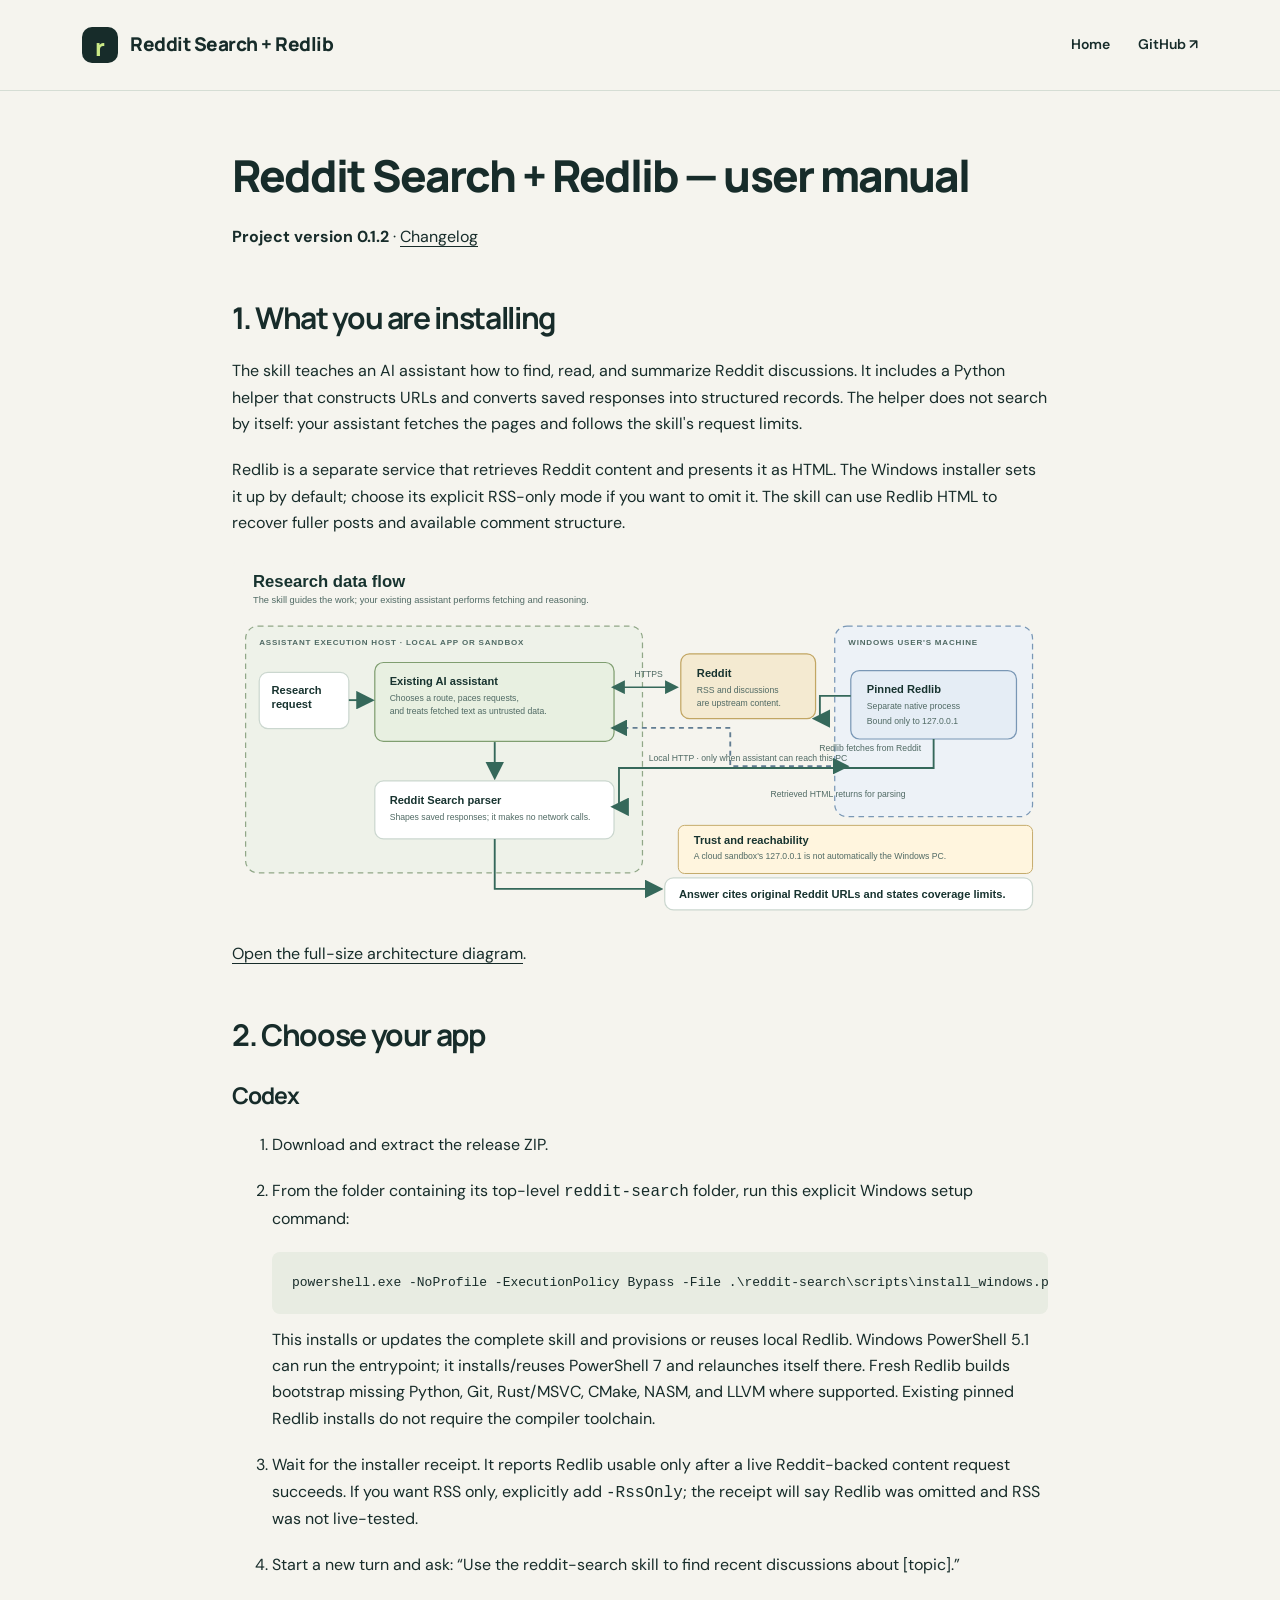
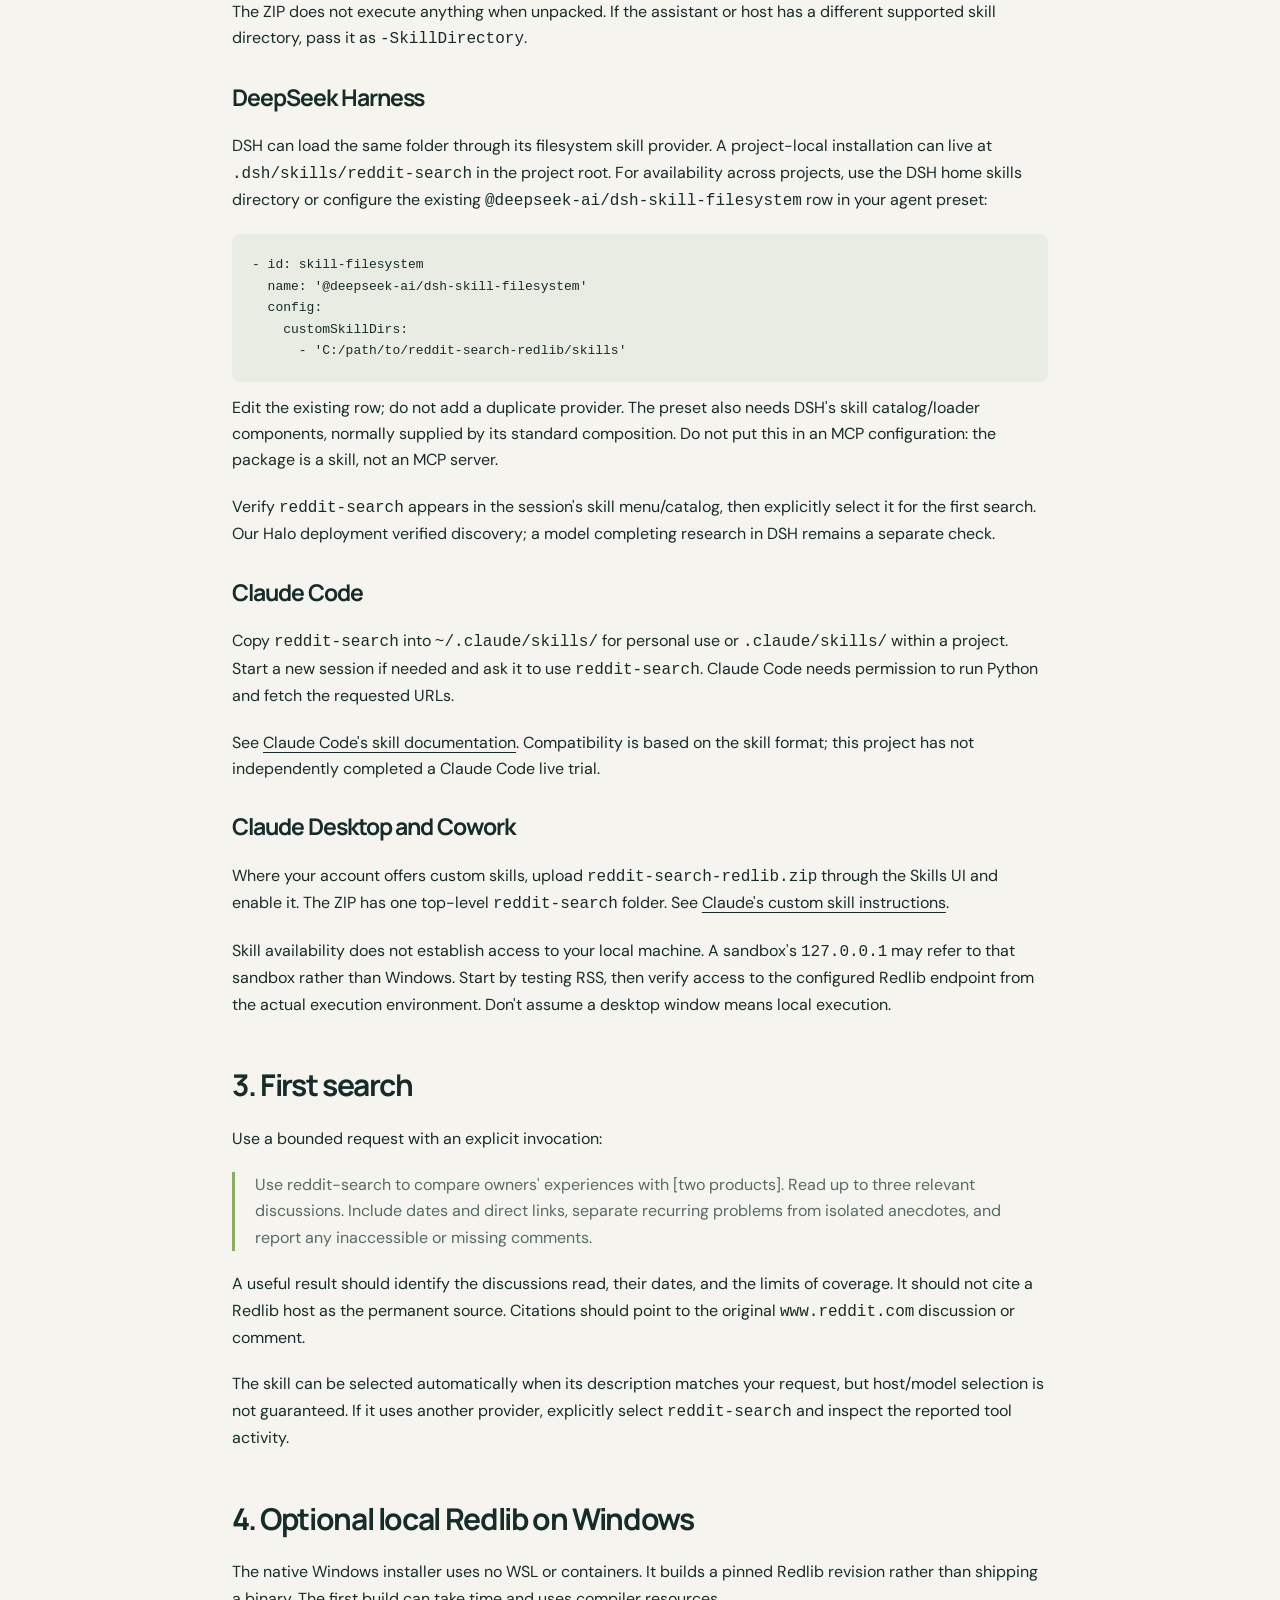
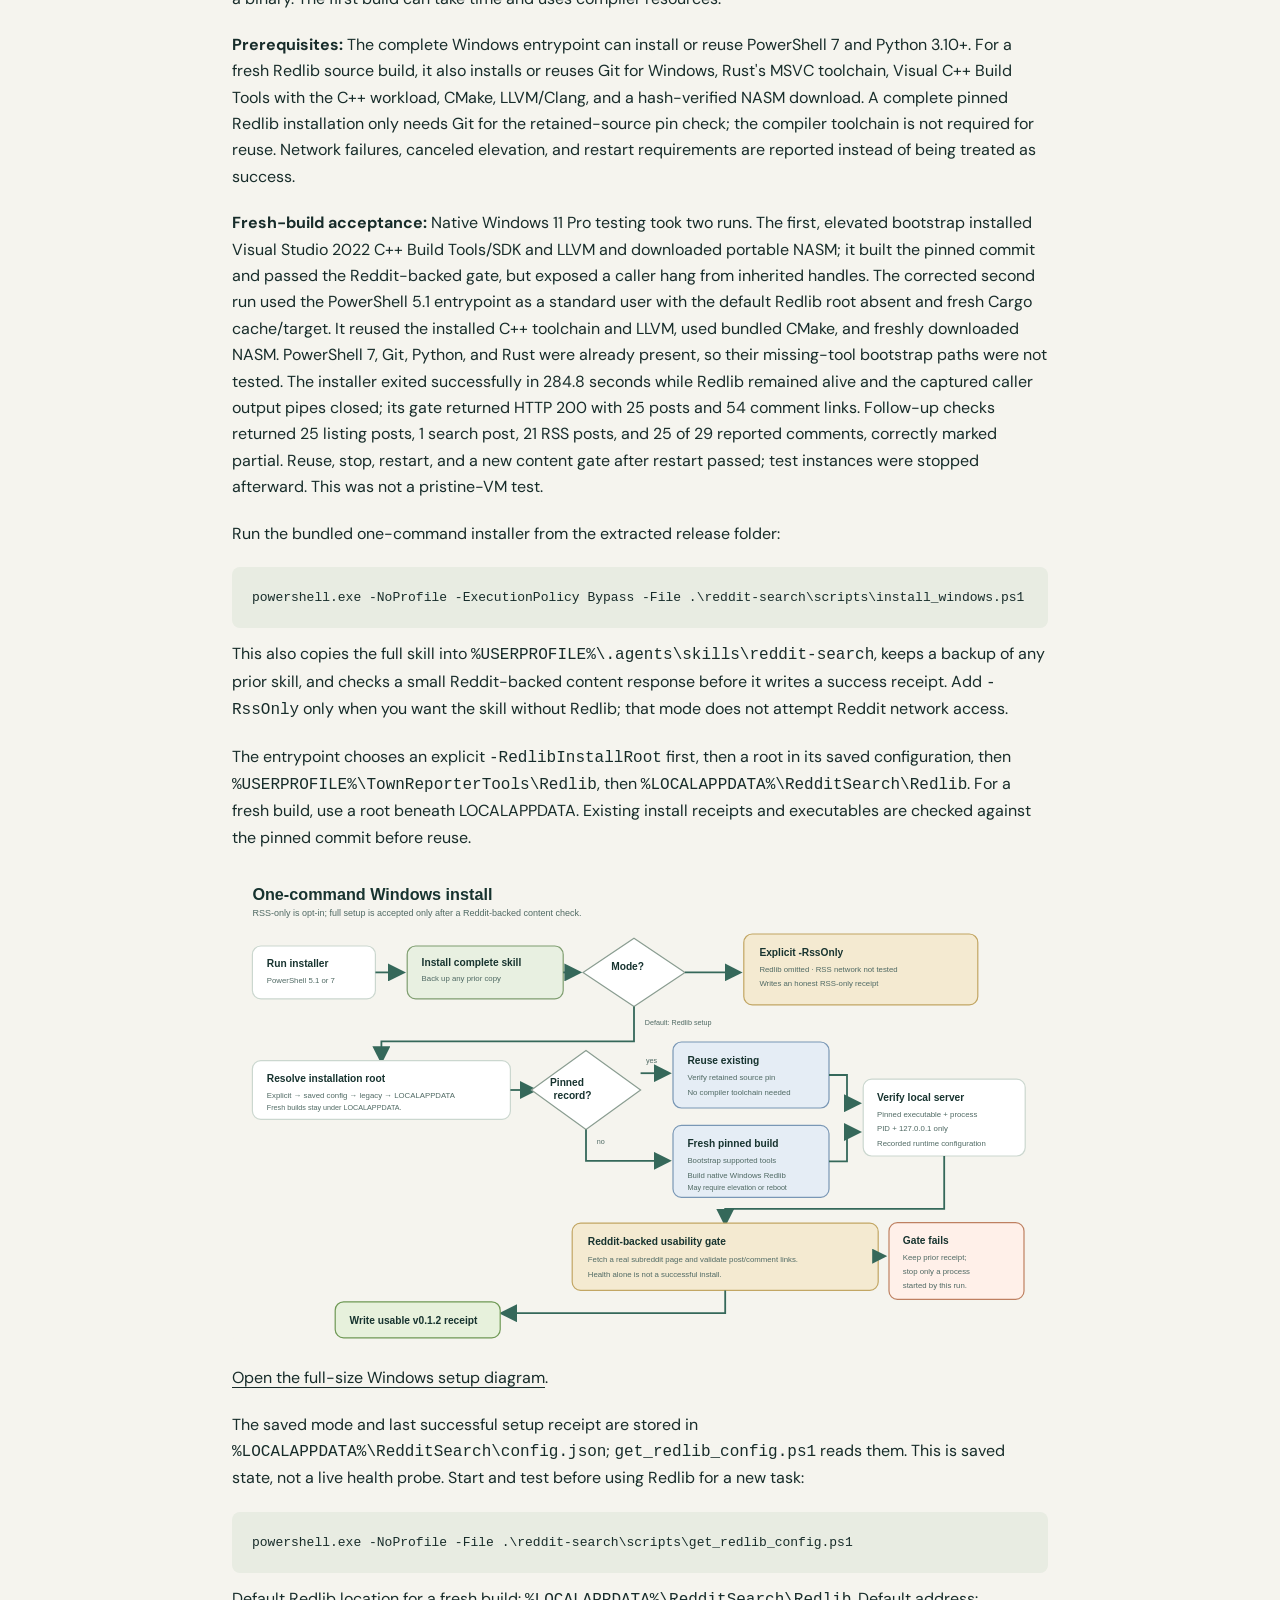
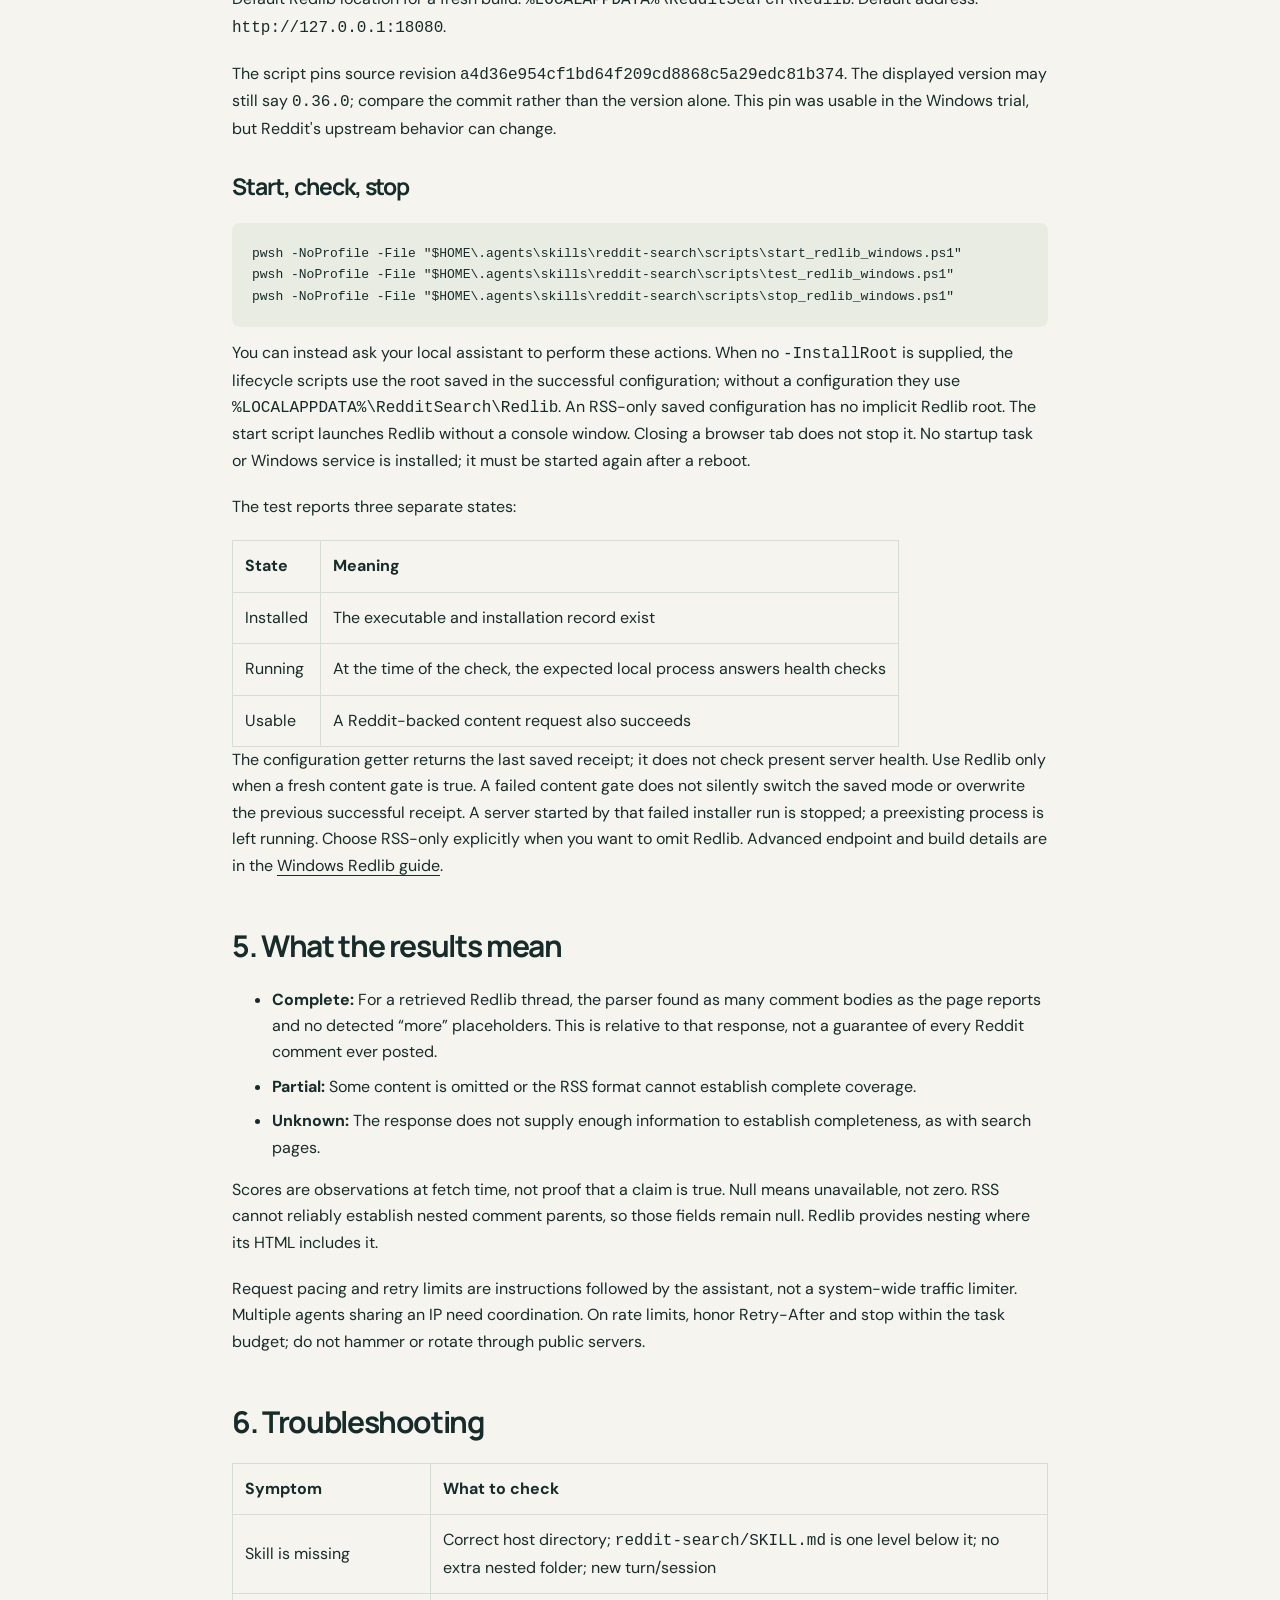
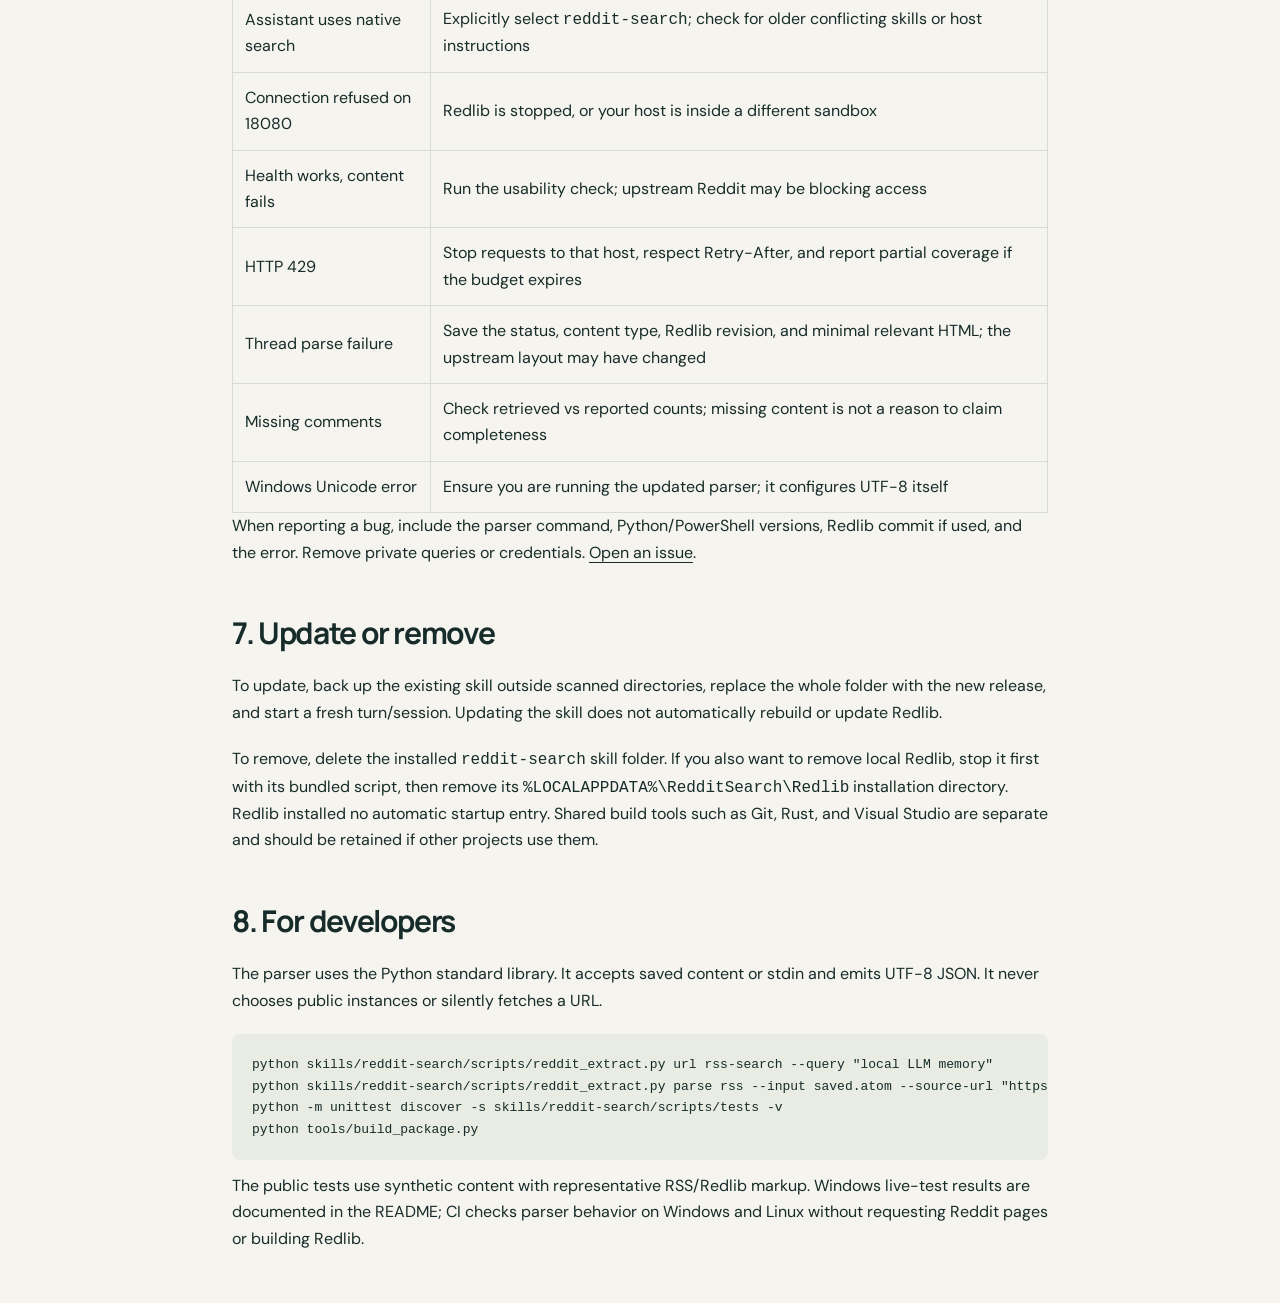
==== commit 2883bbb5: "Fix fresh Windows Redlib startup and release v0.1.2" ====
--- a/docs/manual.html
+++ b/docs/manual.html
@@ -1,5 +1,5 @@
-<!doctype html><html lang="en"><head><meta charset="utf-8"><meta name="viewport" content="width=device-width, initial-scale=1"><meta name="description" content="Installation, everyday use, Windows Redlib setup, troubleshooting, and removal for the Reddit Search + Redlib agent skill."><title>User manual — Reddit Search + Redlib v0.1.1</title><link rel="stylesheet" href="style.css"></head><body><header><nav class="wrap" aria-label="Main navigation"><a class="brand" href="./"><span class="mark" aria-hidden="true">r</span>Reddit Search + Redlib</a><div class="navlinks"><a href="./">Home</a><a href="https://github.com/scottconverse/reddit-search-redlib">GitHub ↗</a></div></nav></header><main class="manual"><h1 id="reddit-search--redlib--user-manual">Reddit Search + Redlib — user manual</h1>
-<p><strong>Project version 0.1.1</strong> · <a href="https://github.com/scottconverse/reddit-search-redlib/blob/main/CHANGELOG.md">Changelog</a></p>
+<!doctype html><html lang="en"><head><meta charset="utf-8"><meta name="viewport" content="width=device-width, initial-scale=1"><meta name="description" content="Installation, everyday use, Windows Redlib setup, troubleshooting, and removal for the Reddit Search + Redlib agent skill."><title>User manual — Reddit Search + Redlib v0.1.2</title><link rel="stylesheet" href="style.css"></head><body><header><nav class="wrap" aria-label="Main navigation"><a class="brand" href="./"><span class="mark" aria-hidden="true">r</span>Reddit Search + Redlib</a><div class="navlinks"><a href="./">Home</a><a href="https://github.com/scottconverse/reddit-search-redlib">GitHub ↗</a></div></nav></header><main class="manual"><h1 id="reddit-search--redlib--user-manual">Reddit Search + Redlib — user manual</h1>
+<p><strong>Project version 0.1.2</strong> · <a href="https://github.com/scottconverse/reddit-search-redlib/blob/main/CHANGELOG.md">Changelog</a></p>
 <h2 id="1-what-you-are-installing">1. What you are installing</h2>
 <p>The skill teaches an AI assistant how to find, read, and summarize Reddit discussions. It includes a Python helper that constructs URLs and converts saved responses into structured records. The helper does not search by itself: your assistant fetches the pages and follows the skill's request limits.</p>
 <p>Redlib is a separate service that retrieves Reddit content and presents it as HTML. The Windows installer sets it up by default; choose its explicit RSS-only mode if you want to omit it. The skill can use Redlib HTML to recover fuller posts and available comment structure.</p>
@@ -46,7 +46,8 @@
 <p>The skill can be selected automatically when its description matches your request, but host/model selection is not guaranteed. If it uses another provider, explicitly select <code>reddit-search</code> and inspect the reported tool activity.</p>
 <h2 id="4-optional-local-redlib-on-windows">4. Optional local Redlib on Windows</h2>
 <p>The native Windows installer uses no WSL or containers. It builds a pinned Redlib revision rather than shipping a binary. The first build can take time and uses compiler resources.</p>
-<p><strong>Prerequisites:</strong> The complete Windows entrypoint can install or reuse PowerShell 7 and Python 3.10+. For a fresh Redlib source build, it also installs or reuses Git for Windows, Rust's MSVC toolchain, Visual C++ Build Tools with the C++ workload, CMake, LLVM/Clang, and a hash-verified NASM download. A complete pinned Redlib installation only needs Git for the retained-source pin check; the compiler toolchain is not required for reuse. Network failures, canceled elevation, and restart requirements are reported instead of being treated as success. The new bootstrap path is implemented but has not been exercised end-to-end; release-prep checks cover RSS-only and reuse of an existing pinned build.</p>
+<p><strong>Prerequisites:</strong> The complete Windows entrypoint can install or reuse PowerShell 7 and Python 3.10+. For a fresh Redlib source build, it also installs or reuses Git for Windows, Rust's MSVC toolchain, Visual C++ Build Tools with the C++ workload, CMake, LLVM/Clang, and a hash-verified NASM download. A complete pinned Redlib installation only needs Git for the retained-source pin check; the compiler toolchain is not required for reuse. Network failures, canceled elevation, and restart requirements are reported instead of being treated as success.</p>
+<p><strong>Fresh-build acceptance:</strong> Native Windows 11 Pro testing took two runs. The first, elevated bootstrap installed Visual Studio 2022 C++ Build Tools/SDK and LLVM and downloaded portable NASM; it built the pinned commit and passed the Reddit-backed gate, but exposed a caller hang from inherited handles. The corrected second run used the PowerShell 5.1 entrypoint as a standard user with the default Redlib root absent and fresh Cargo cache/target. It reused the installed C++ toolchain and LLVM, used bundled CMake, and freshly downloaded NASM. PowerShell 7, Git, Python, and Rust were already present, so their missing-tool bootstrap paths were not tested. The installer exited successfully in 284.8 seconds while Redlib remained alive and the captured caller output pipes closed; its gate returned HTTP 200 with 25 posts and 54 comment links. Follow-up checks returned 25 listing posts, 1 search post, 21 RSS posts, and 25 of 29 reported comments, correctly marked partial. Reuse, stop, restart, and a new content gate after restart passed; test instances were stopped afterward. This was not a pristine-VM test.</p>
 <p>Run the bundled one-command installer from the extracted release folder:</p>
 <pre><code class="language-powershell">powershell.exe -NoProfile -ExecutionPolicy Bypass -File .\reddit-search\scripts\install_windows.ps1
 </code></pre>
@@ -153,4 +154,4 @@
 python tools/build_package.py
 </code></pre>
 <p>The public tests use synthetic content with representative RSS/Redlib markup. Windows live-test results are documented in the README; CI checks parser behavior on Windows and Linux without requesting Reddit pages or building Redlib.</p>
-</main><footer class="wrap"><span>Reddit Search + Redlib v0.1.1</span><a href="./">← Back to Reddit Search + Redlib</a><a href="https://github.com/scottconverse/reddit-search-redlib/blob/main/USER-MANUAL.md">Read the Markdown source</a></footer></body></html>+</main><footer class="wrap"><span>Reddit Search + Redlib v0.1.2</span><a href="./">← Back to Reddit Search + Redlib</a><a href="https://github.com/scottconverse/reddit-search-redlib/blob/main/USER-MANUAL.md">Read the Markdown source</a></footer></body></html>
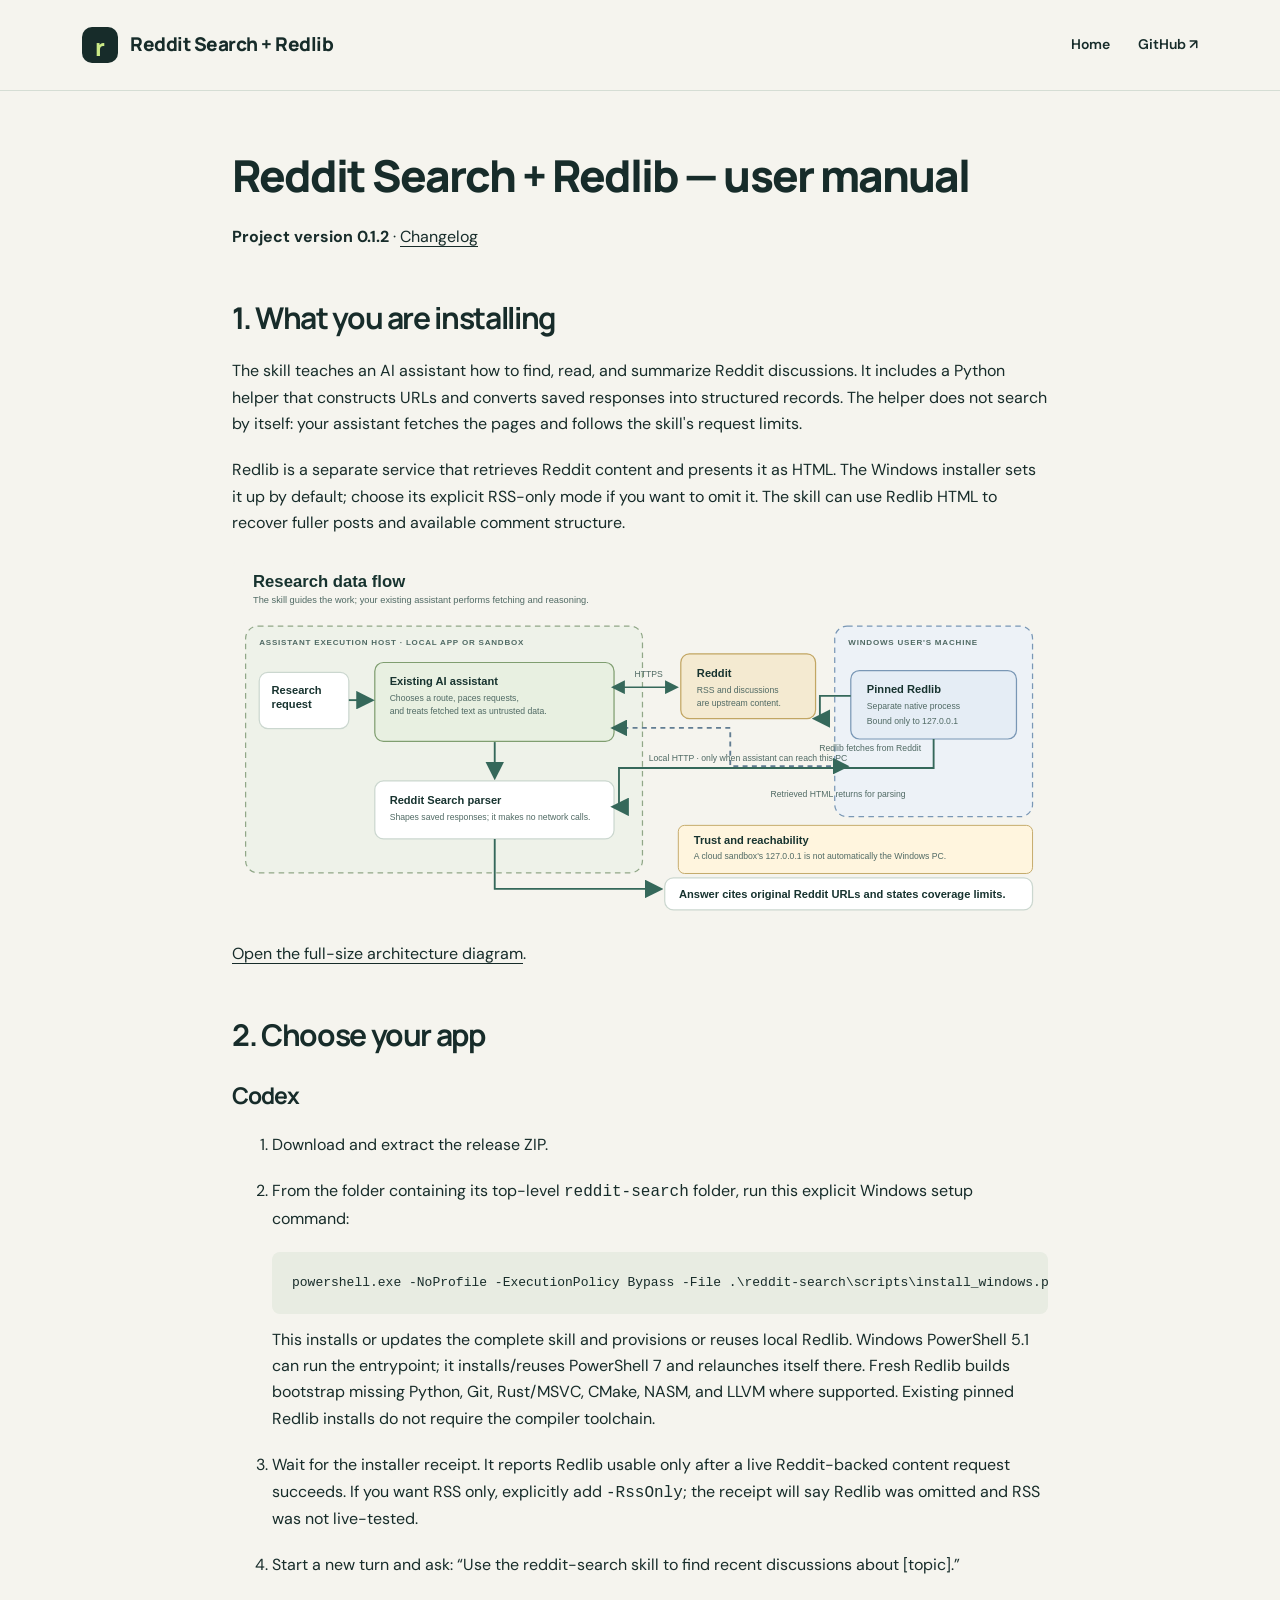
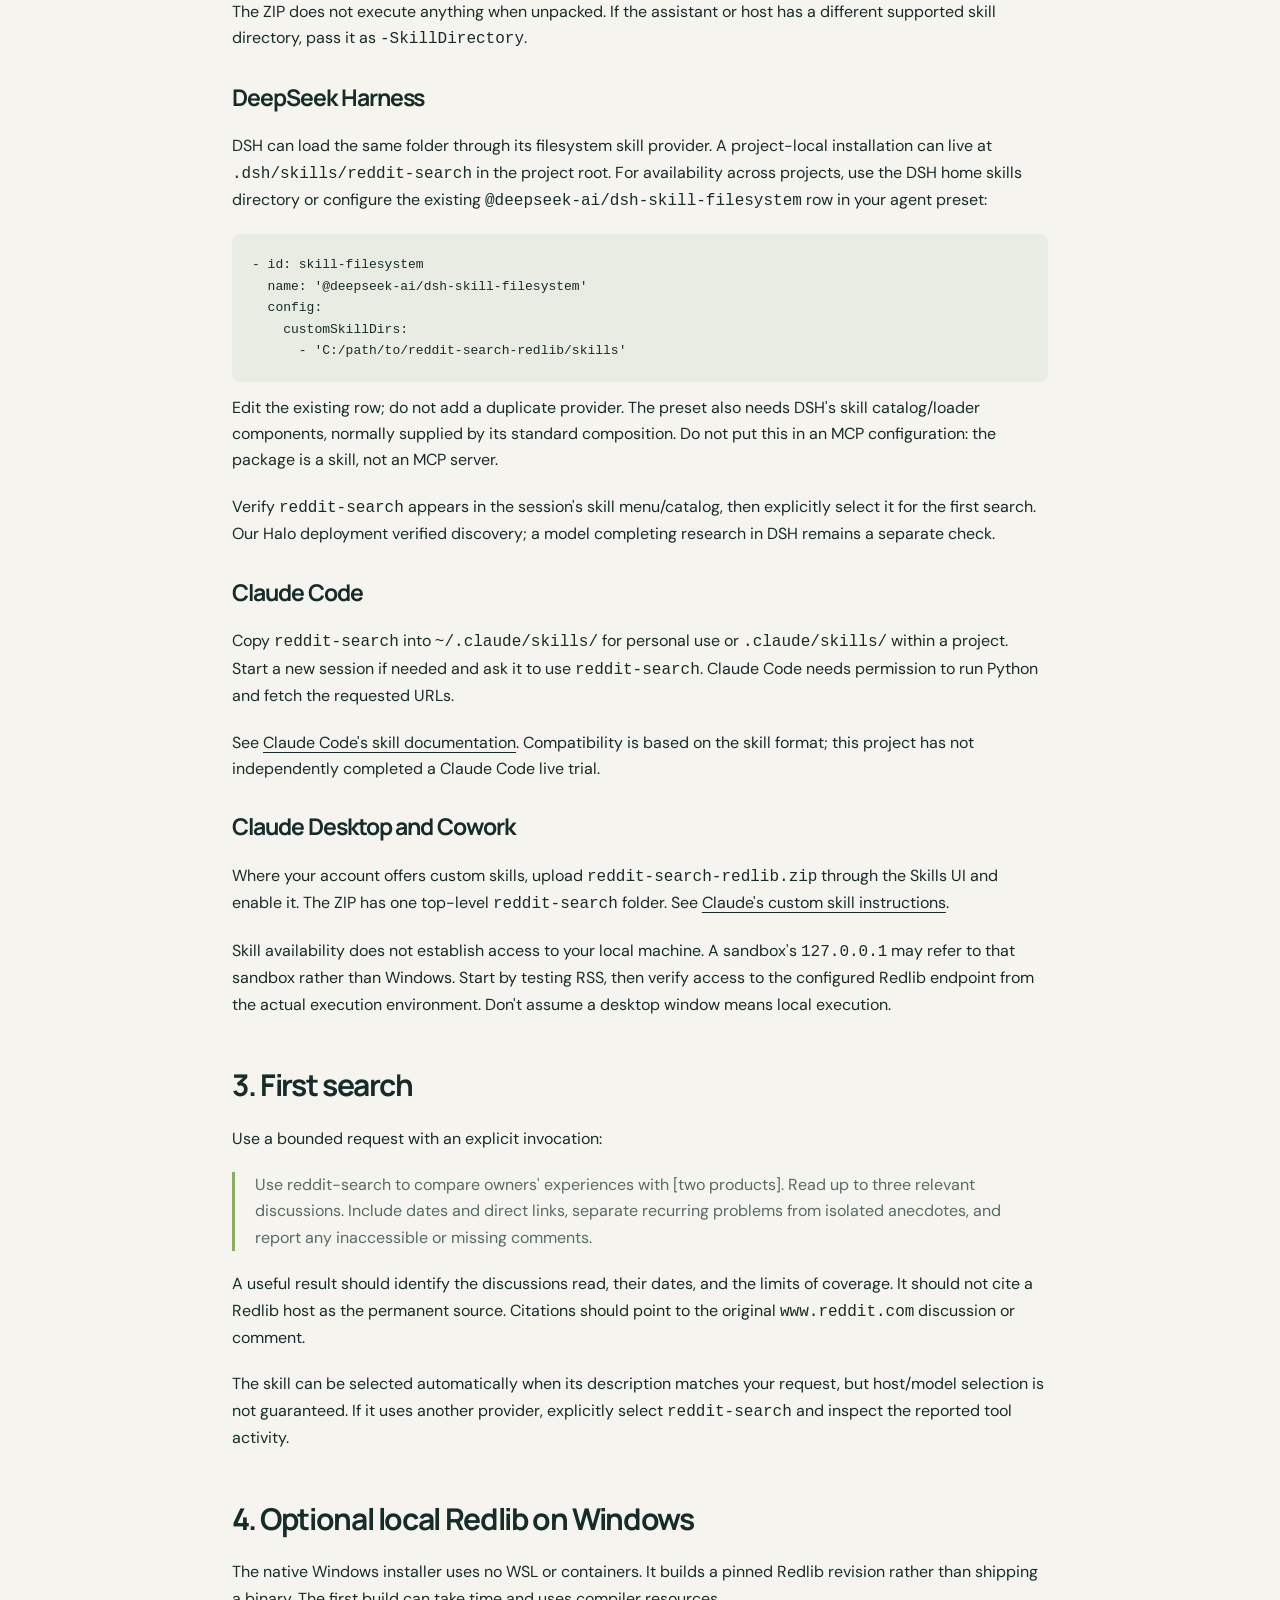
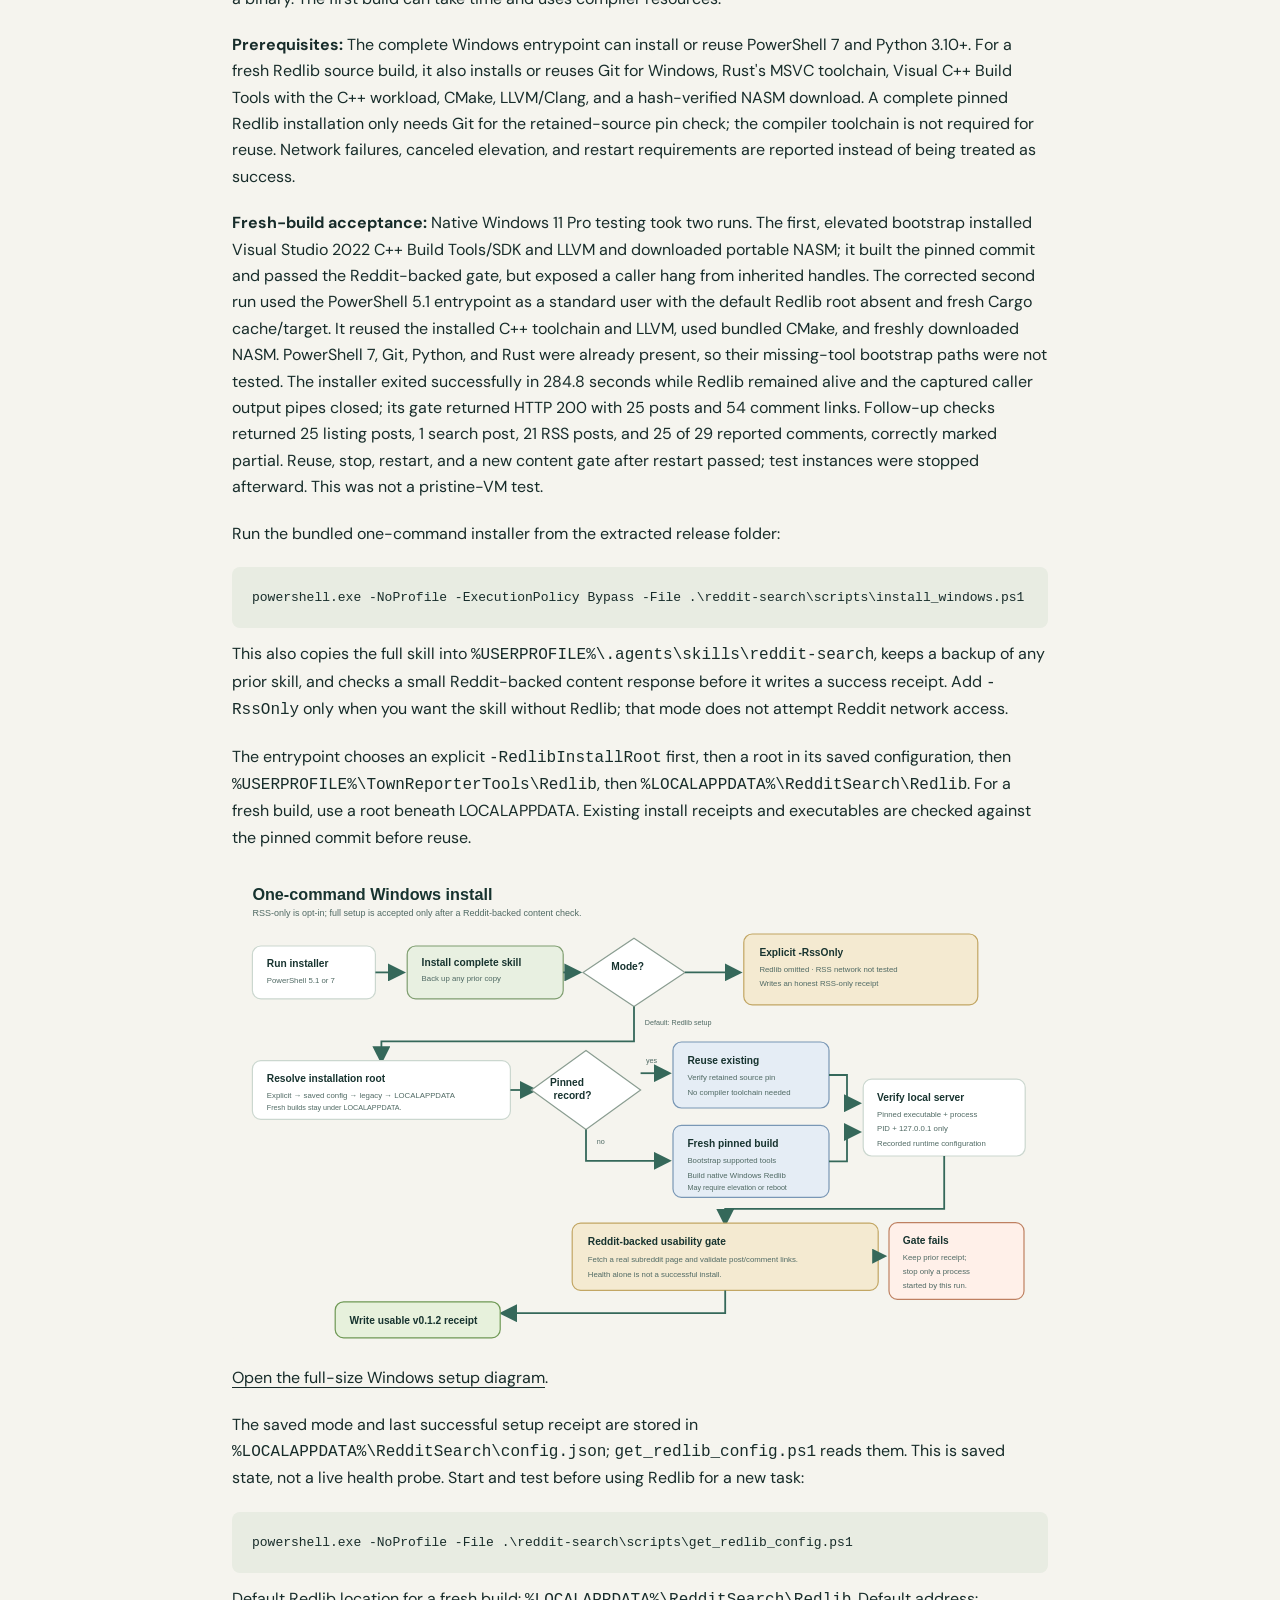
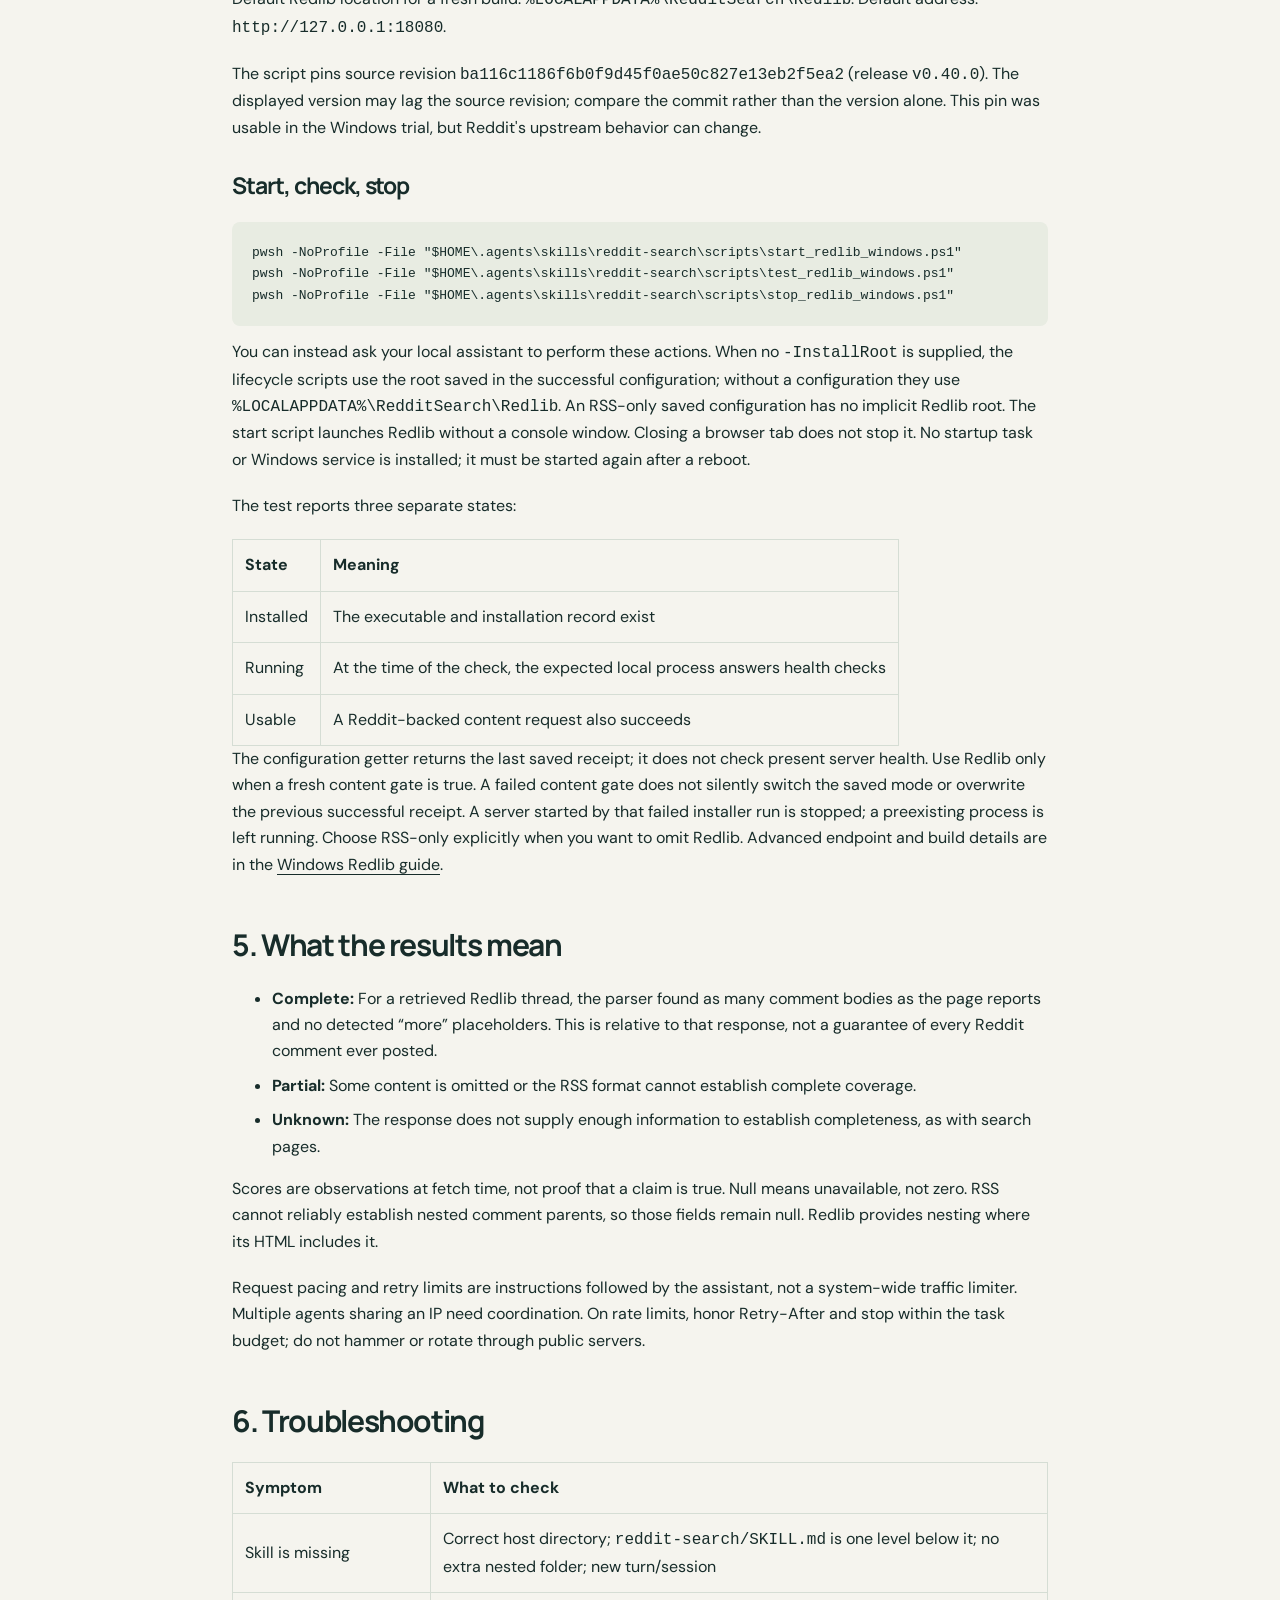
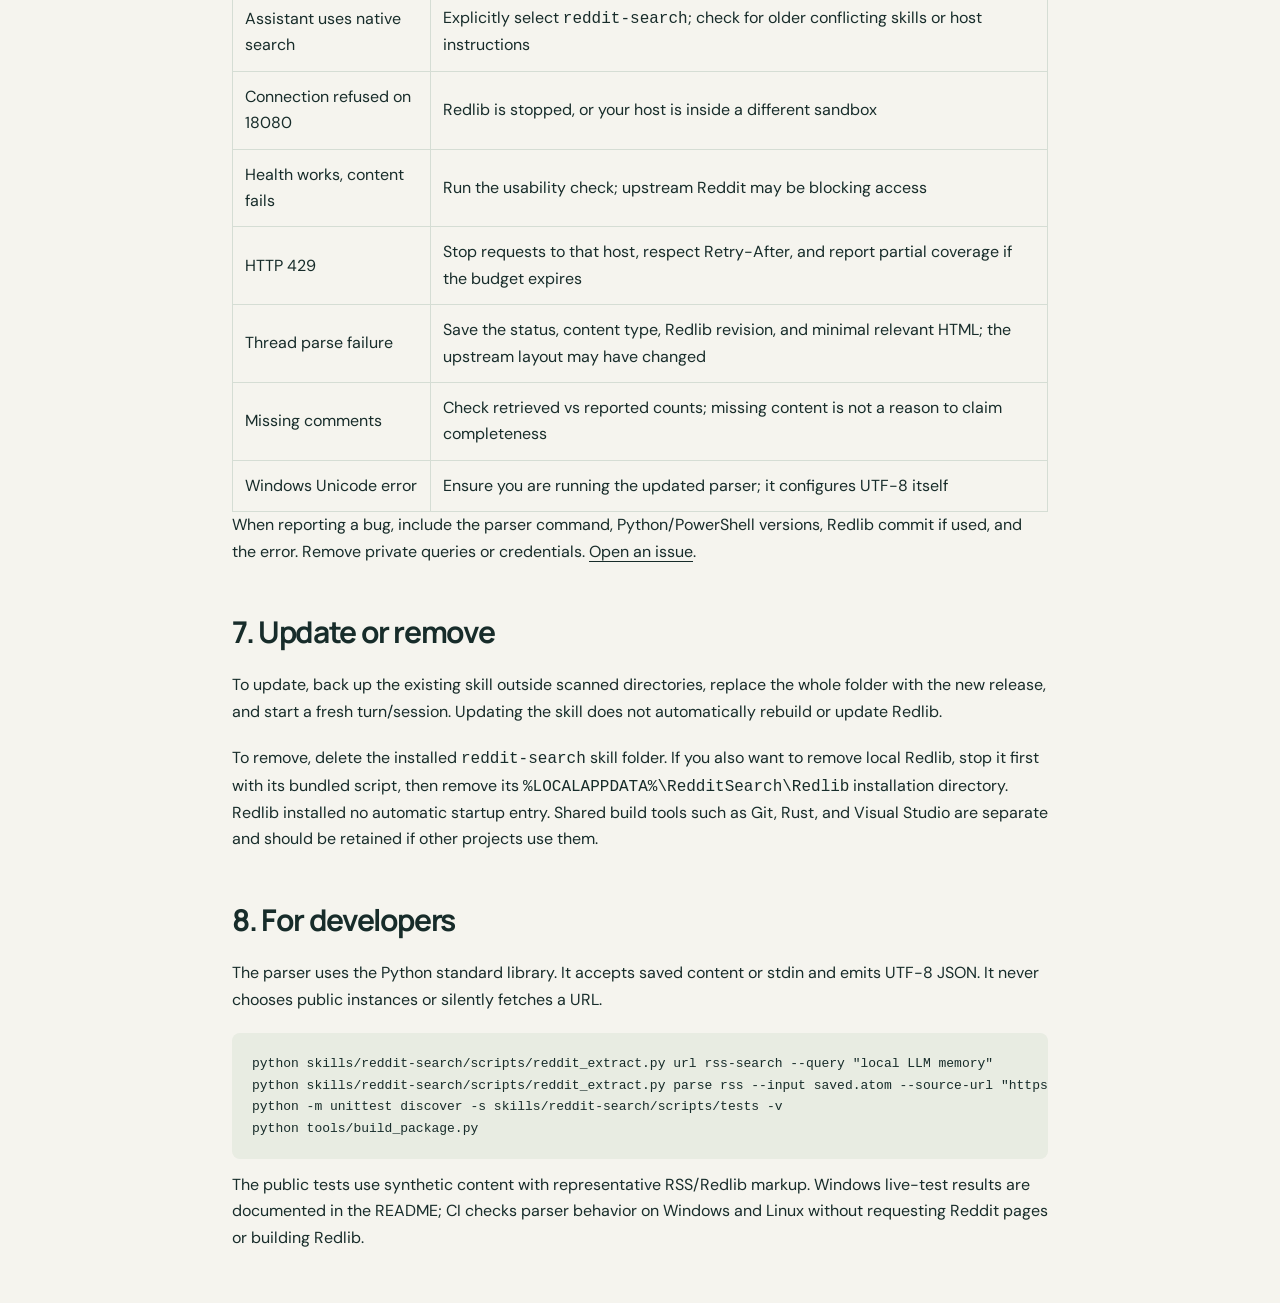
==== commit 47990cfb: "Pin Redlib to approved v0.40.0 (ba116c1186f6b0f9d45f0ae50c827e13eb2f5ea2)" ====
--- a/docs/manual.html
+++ b/docs/manual.html
@@ -60,7 +60,7 @@
 </code></pre>
 <p>Default Redlib location for a fresh build: <code>%LOCALAPPDATA%\RedditSearch\Redlib</code>.
 Default address: <code>http://127.0.0.1:18080</code>.</p>
-<p>The script pins source revision <code>a4d36e954cf1bd64f209cd8868c5a29edc81b374</code>. The displayed version may still say <code>0.36.0</code>; compare the commit rather than the version alone. This pin was usable in the Windows trial, but Reddit's upstream behavior can change.</p>
+<p>The script pins source revision <code>ba116c1186f6b0f9d45f0ae50c827e13eb2f5ea2</code> (release <code>v0.40.0</code>). The displayed version may lag the source revision; compare the commit rather than the version alone. This pin was usable in the Windows trial, but Reddit's upstream behavior can change.</p>
 <h3 id="start-check-stop">Start, check, stop</h3>
 <pre><code class="language-powershell">pwsh -NoProfile -File &quot;$HOME\.agents\skills\reddit-search\scripts\start_redlib_windows.ps1&quot;
 pwsh -NoProfile -File &quot;$HOME\.agents\skills\reddit-search\scripts\test_redlib_windows.ps1&quot;
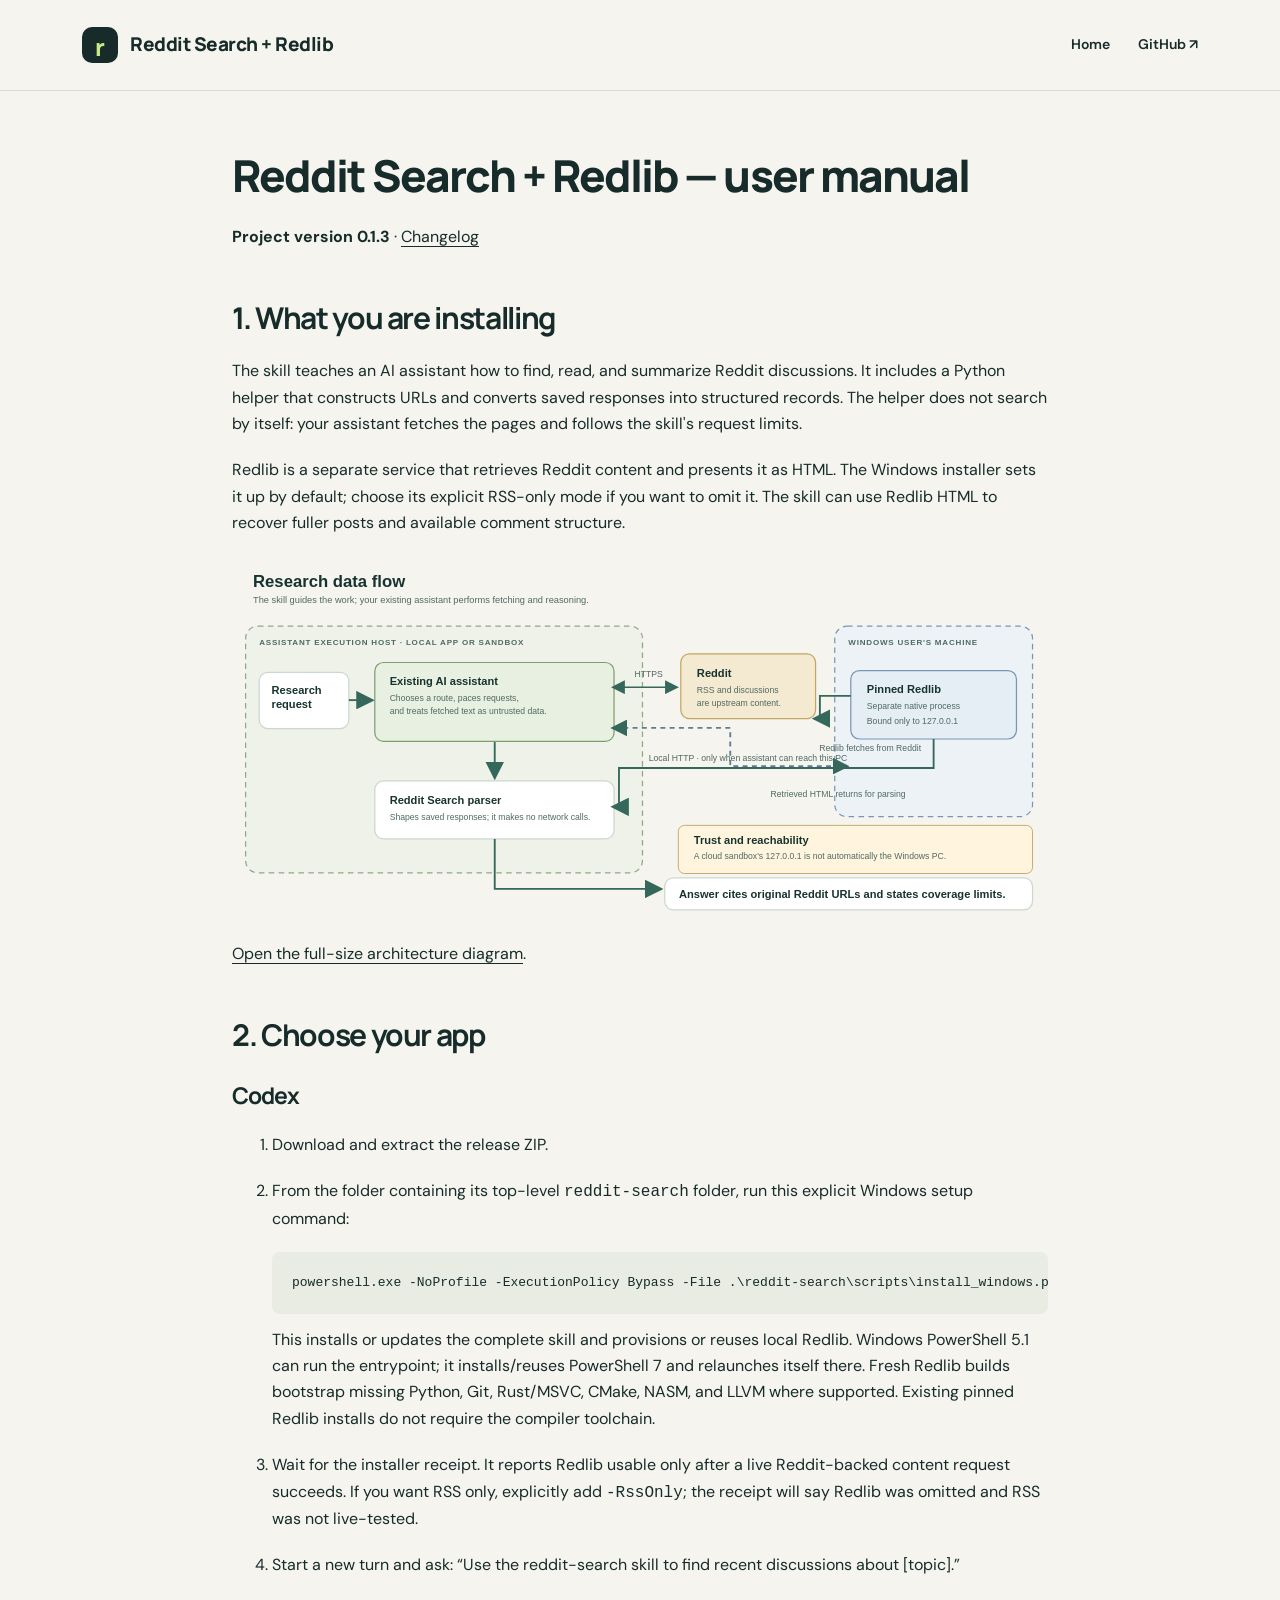
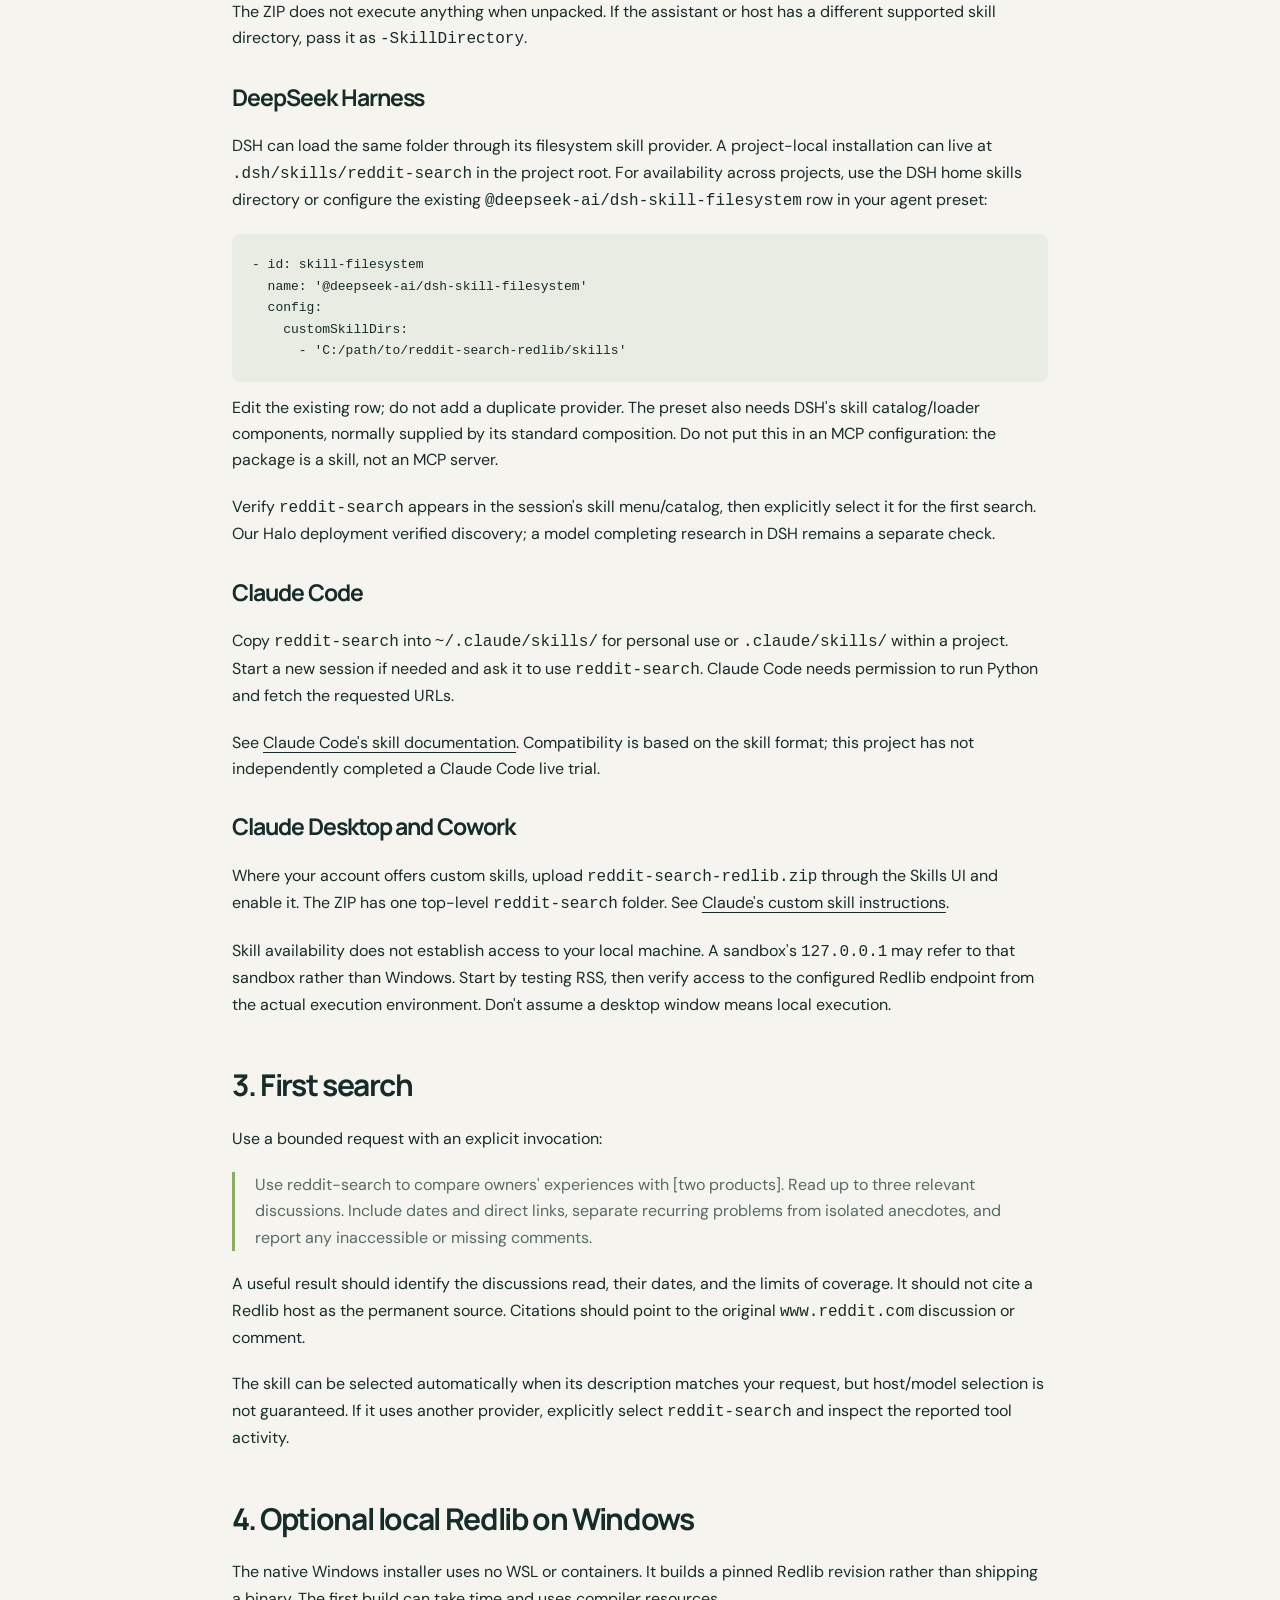
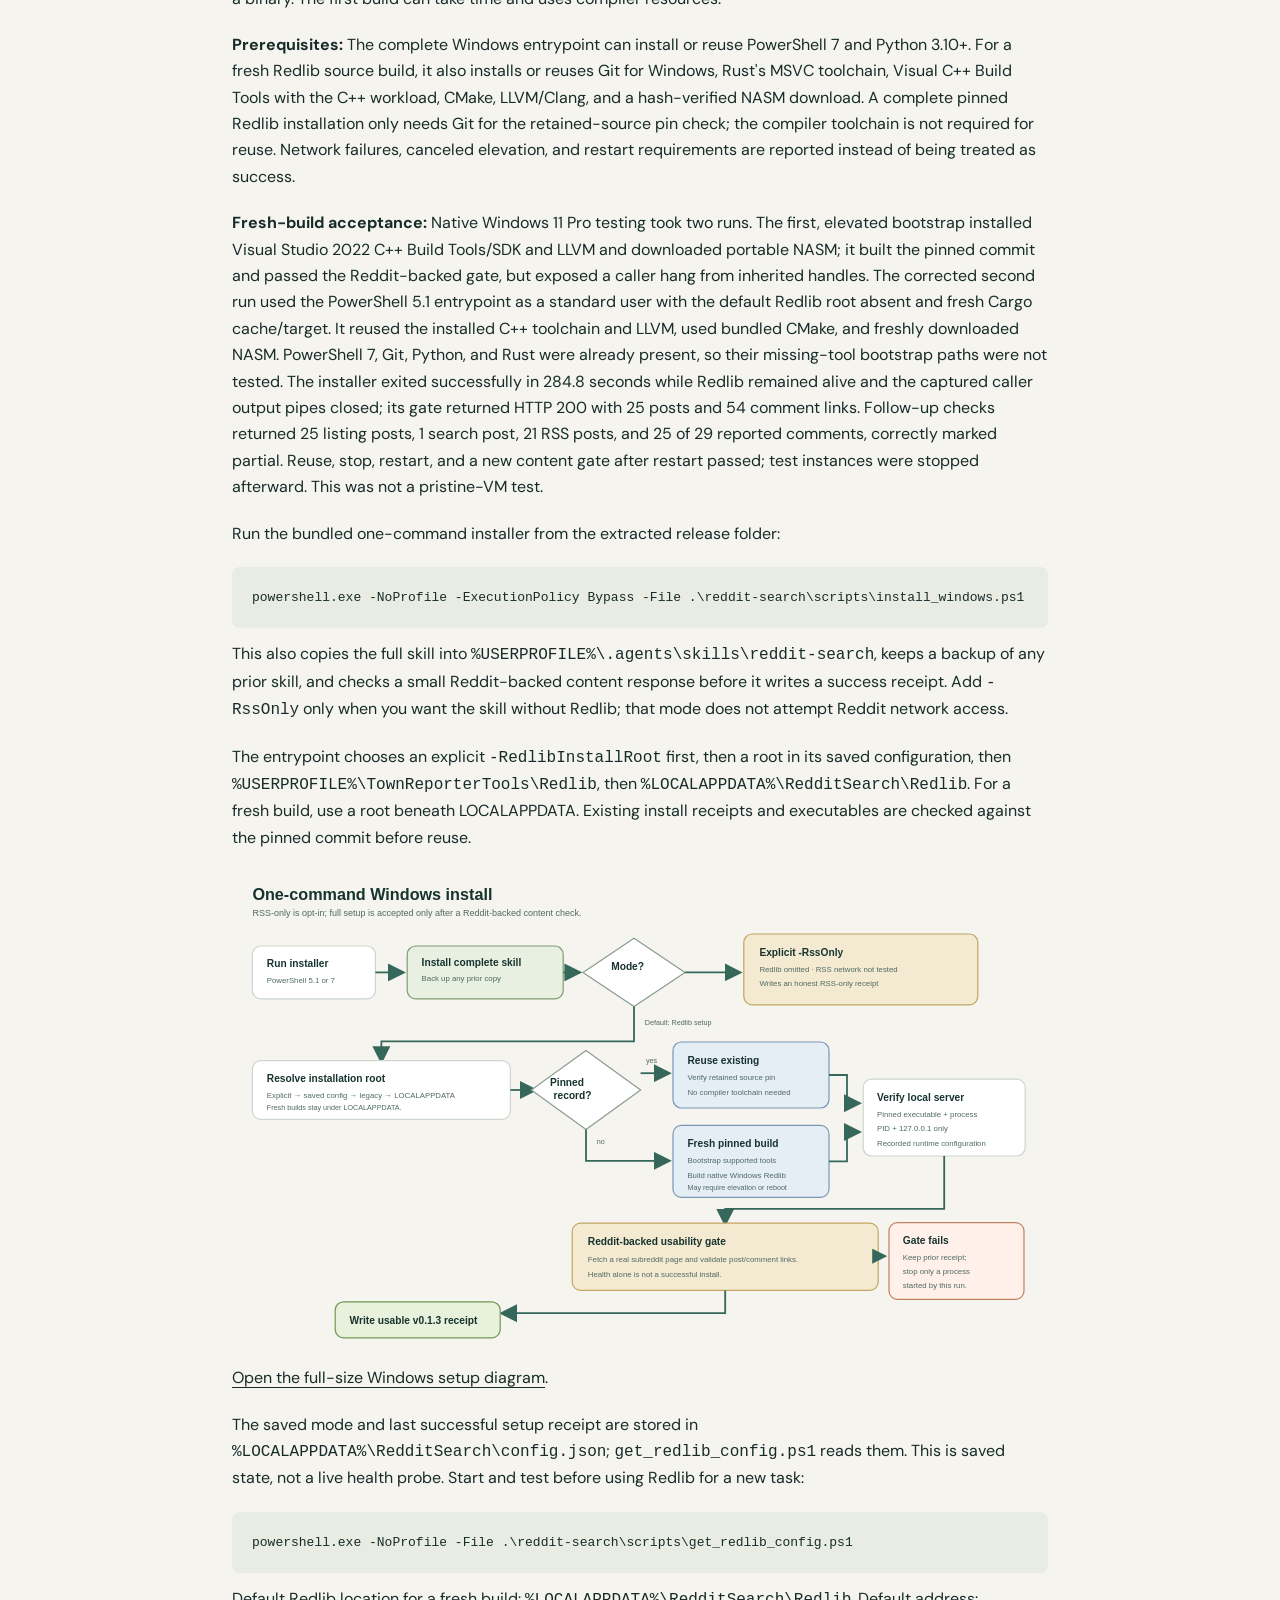
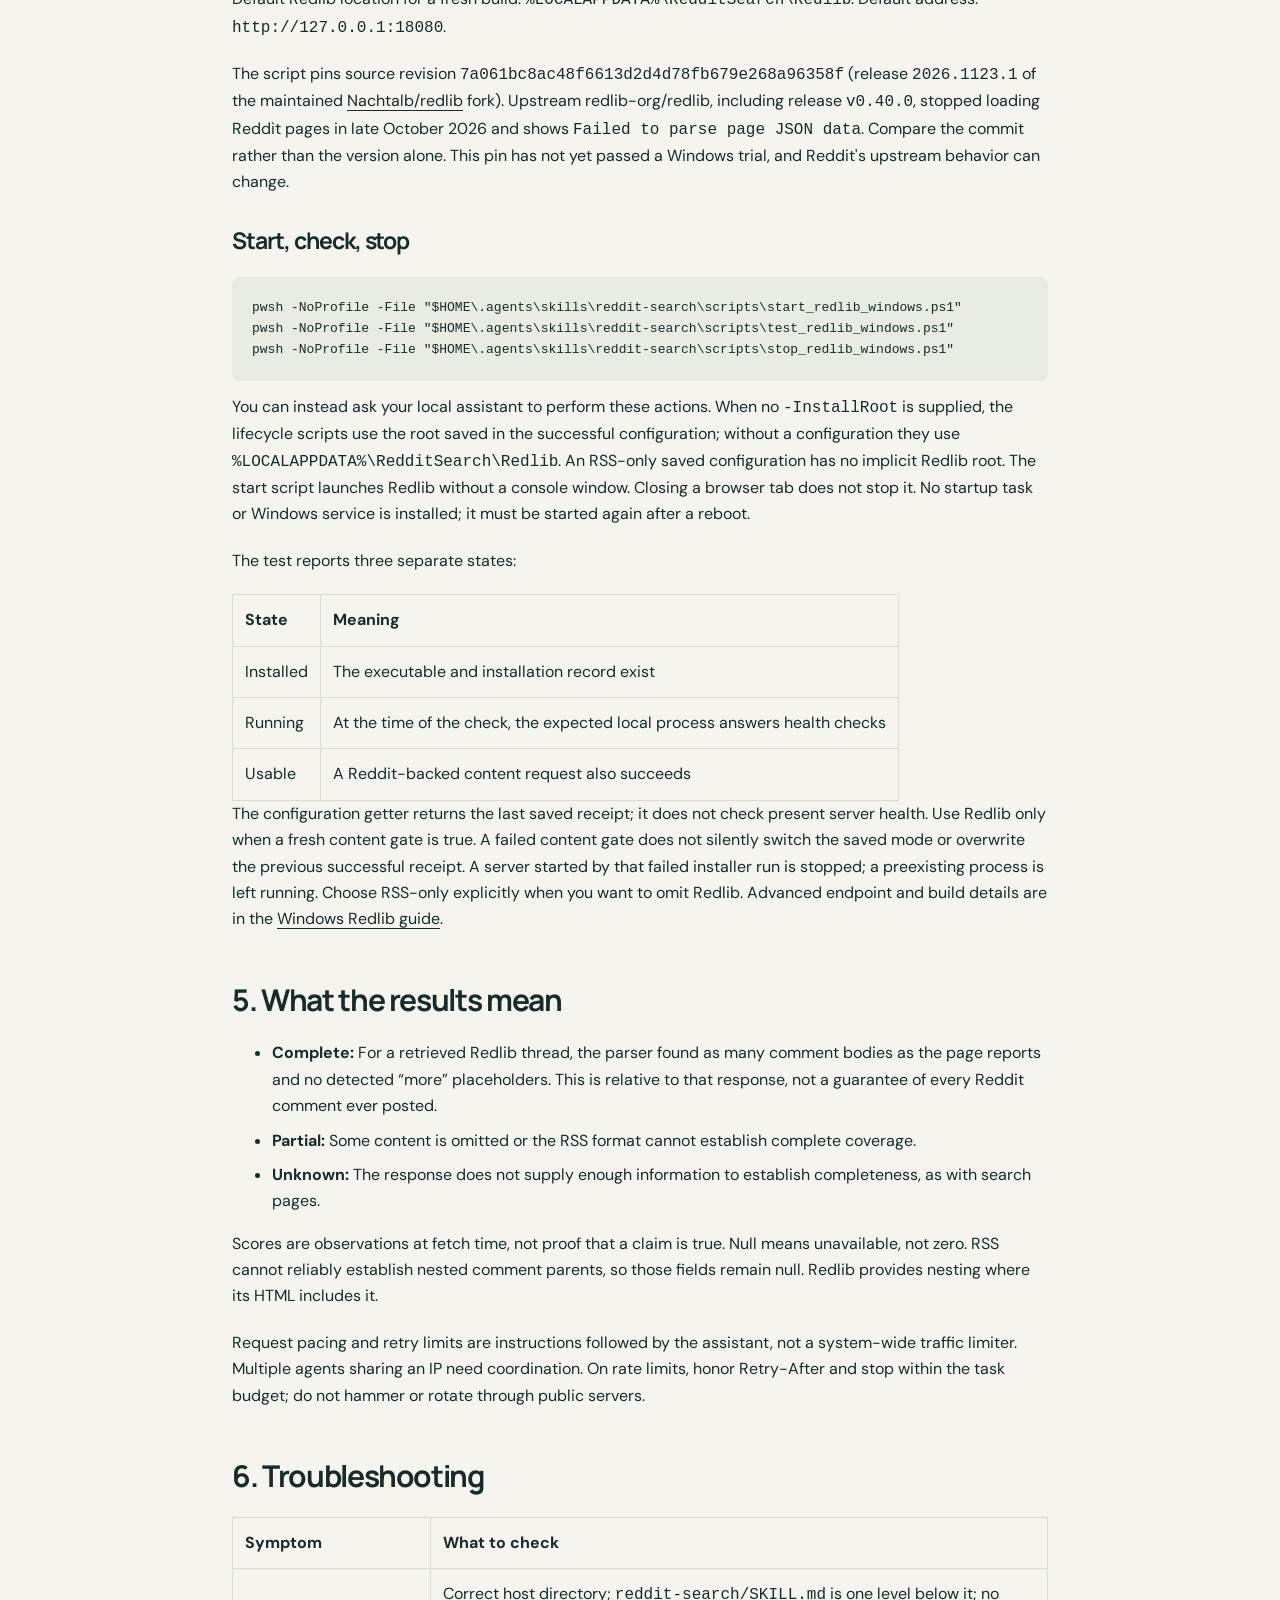
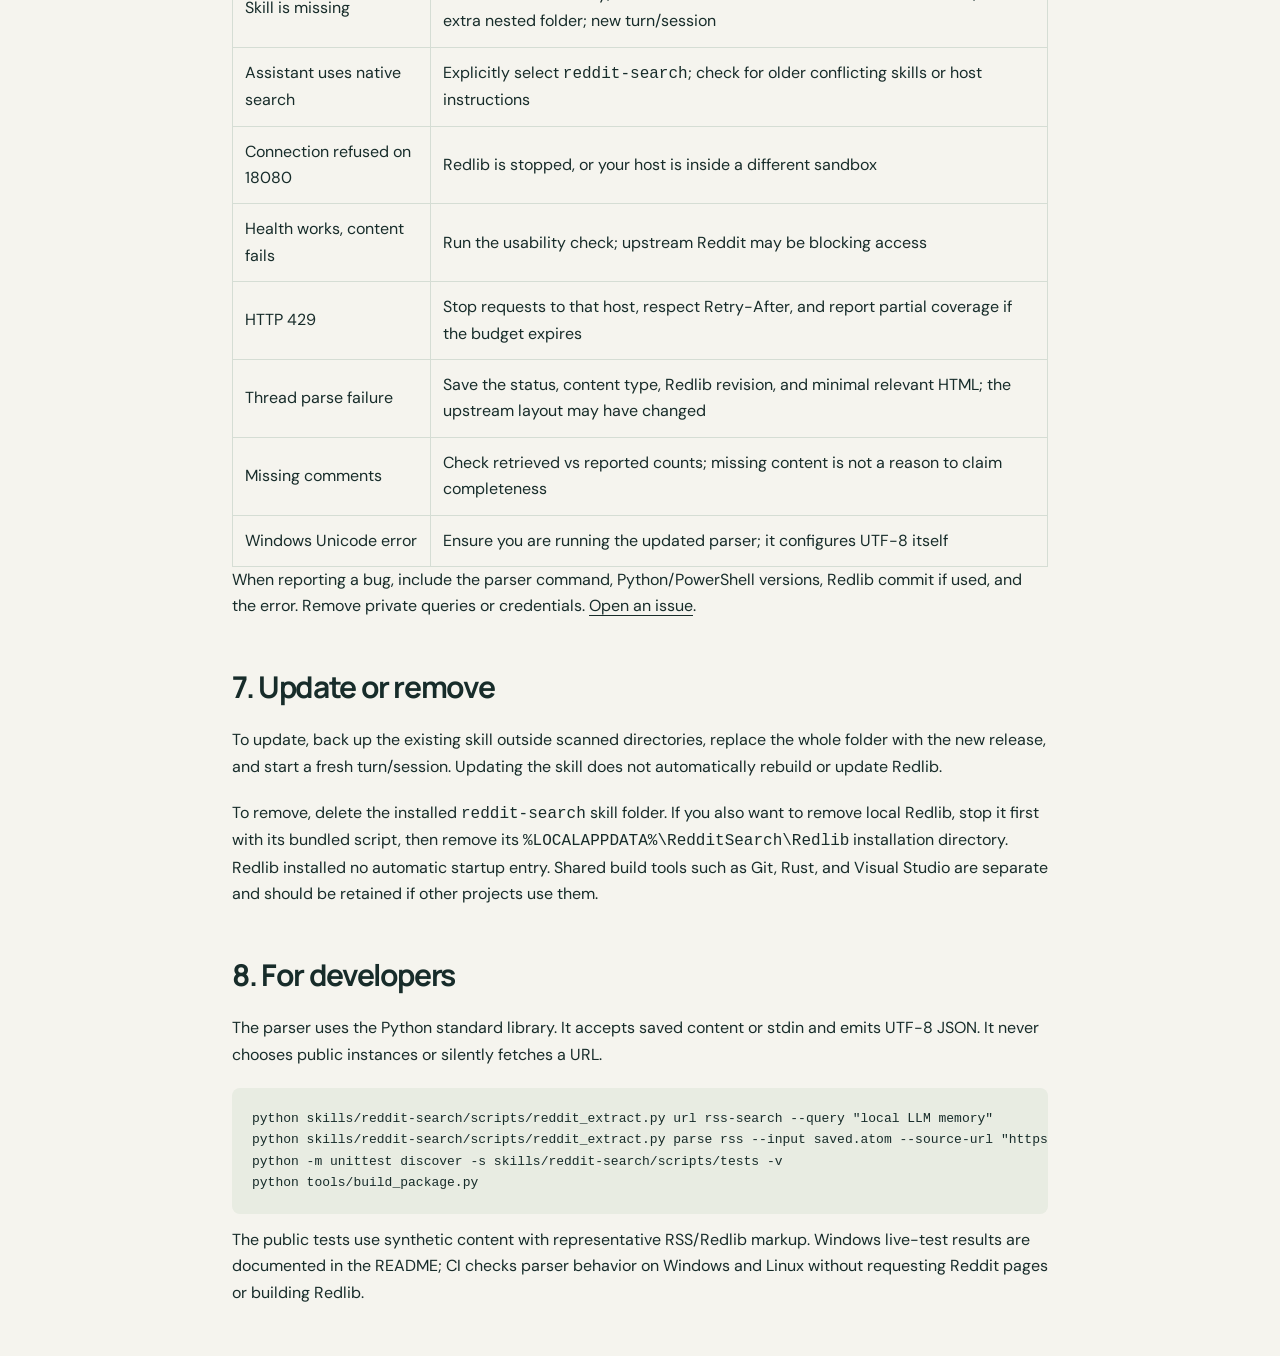
==== commit bdd29af0: "Build Redlib from the maintained Nachtalb fork Upstream redlib-org/redlib, including v0.40.0, stoppe" ====
--- a/docs/manual.html
+++ b/docs/manual.html
@@ -1,5 +1,5 @@
-<!doctype html><html lang="en"><head><meta charset="utf-8"><meta name="viewport" content="width=device-width, initial-scale=1"><meta name="description" content="Installation, everyday use, Windows Redlib setup, troubleshooting, and removal for the Reddit Search + Redlib agent skill."><title>User manual — Reddit Search + Redlib v0.1.2</title><link rel="stylesheet" href="style.css"></head><body><header><nav class="wrap" aria-label="Main navigation"><a class="brand" href="./"><span class="mark" aria-hidden="true">r</span>Reddit Search + Redlib</a><div class="navlinks"><a href="./">Home</a><a href="https://github.com/scottconverse/reddit-search-redlib">GitHub ↗</a></div></nav></header><main class="manual"><h1 id="reddit-search--redlib--user-manual">Reddit Search + Redlib — user manual</h1>
-<p><strong>Project version 0.1.2</strong> · <a href="https://github.com/scottconverse/reddit-search-redlib/blob/main/CHANGELOG.md">Changelog</a></p>
+<!doctype html><html lang="en"><head><meta charset="utf-8"><meta name="viewport" content="width=device-width, initial-scale=1"><meta name="description" content="Installation, everyday use, Windows Redlib setup, troubleshooting, and removal for the Reddit Search + Redlib agent skill."><title>User manual — Reddit Search + Redlib v0.1.3</title><link rel="stylesheet" href="style.css"></head><body><header><nav class="wrap" aria-label="Main navigation"><a class="brand" href="./"><span class="mark" aria-hidden="true">r</span>Reddit Search + Redlib</a><div class="navlinks"><a href="./">Home</a><a href="https://github.com/scottconverse/reddit-search-redlib">GitHub ↗</a></div></nav></header><main class="manual"><h1 id="reddit-search--redlib--user-manual">Reddit Search + Redlib — user manual</h1>
+<p><strong>Project version 0.1.3</strong> · <a href="https://github.com/scottconverse/reddit-search-redlib/blob/main/CHANGELOG.md">Changelog</a></p>
 <h2 id="1-what-you-are-installing">1. What you are installing</h2>
 <p>The skill teaches an AI assistant how to find, read, and summarize Reddit discussions. It includes a Python helper that constructs URLs and converts saved responses into structured records. The helper does not search by itself: your assistant fetches the pages and follows the skill's request limits.</p>
 <p>Redlib is a separate service that retrieves Reddit content and presents it as HTML. The Windows installer sets it up by default; choose its explicit RSS-only mode if you want to omit it. The skill can use Redlib HTML to recover fuller posts and available comment structure.</p>
@@ -60,7 +60,7 @@
 </code></pre>
 <p>Default Redlib location for a fresh build: <code>%LOCALAPPDATA%\RedditSearch\Redlib</code>.
 Default address: <code>http://127.0.0.1:18080</code>.</p>
-<p>The script pins source revision <code>ba116c1186f6b0f9d45f0ae50c827e13eb2f5ea2</code> (release <code>v0.40.0</code>). The displayed version may lag the source revision; compare the commit rather than the version alone. This pin was usable in the Windows trial, but Reddit's upstream behavior can change.</p>
+<p>The script pins source revision <code>7a061bc8ac48f6613d2d4d78fb679e268a96358f</code> (release <code>2026.1123.1</code> of the maintained <a href="https://github.com/Nachtalb/redlib">Nachtalb/redlib</a> fork). Upstream redlib-org/redlib, including release <code>v0.40.0</code>, stopped loading Reddit pages in late October 2026 and shows <code>Failed to parse page JSON data</code>. Compare the commit rather than the version alone. This pin has not yet passed a Windows trial, and Reddit's upstream behavior can change.</p>
 <h3 id="start-check-stop">Start, check, stop</h3>
 <pre><code class="language-powershell">pwsh -NoProfile -File &quot;$HOME\.agents\skills\reddit-search\scripts\start_redlib_windows.ps1&quot;
 pwsh -NoProfile -File &quot;$HOME\.agents\skills\reddit-search\scripts\test_redlib_windows.ps1&quot;
@@ -154,4 +154,4 @@
 python tools/build_package.py
 </code></pre>
 <p>The public tests use synthetic content with representative RSS/Redlib markup. Windows live-test results are documented in the README; CI checks parser behavior on Windows and Linux without requesting Reddit pages or building Redlib.</p>
-</main><footer class="wrap"><span>Reddit Search + Redlib v0.1.2</span><a href="./">← Back to Reddit Search + Redlib</a><a href="https://github.com/scottconverse/reddit-search-redlib/blob/main/USER-MANUAL.md">Read the Markdown source</a></footer></body></html>+</main><footer class="wrap"><span>Reddit Search + Redlib v0.1.3</span><a href="./">← Back to Reddit Search + Redlib</a><a href="https://github.com/scottconverse/reddit-search-redlib/blob/main/USER-MANUAL.md">Read the Markdown source</a></footer></body></html>
